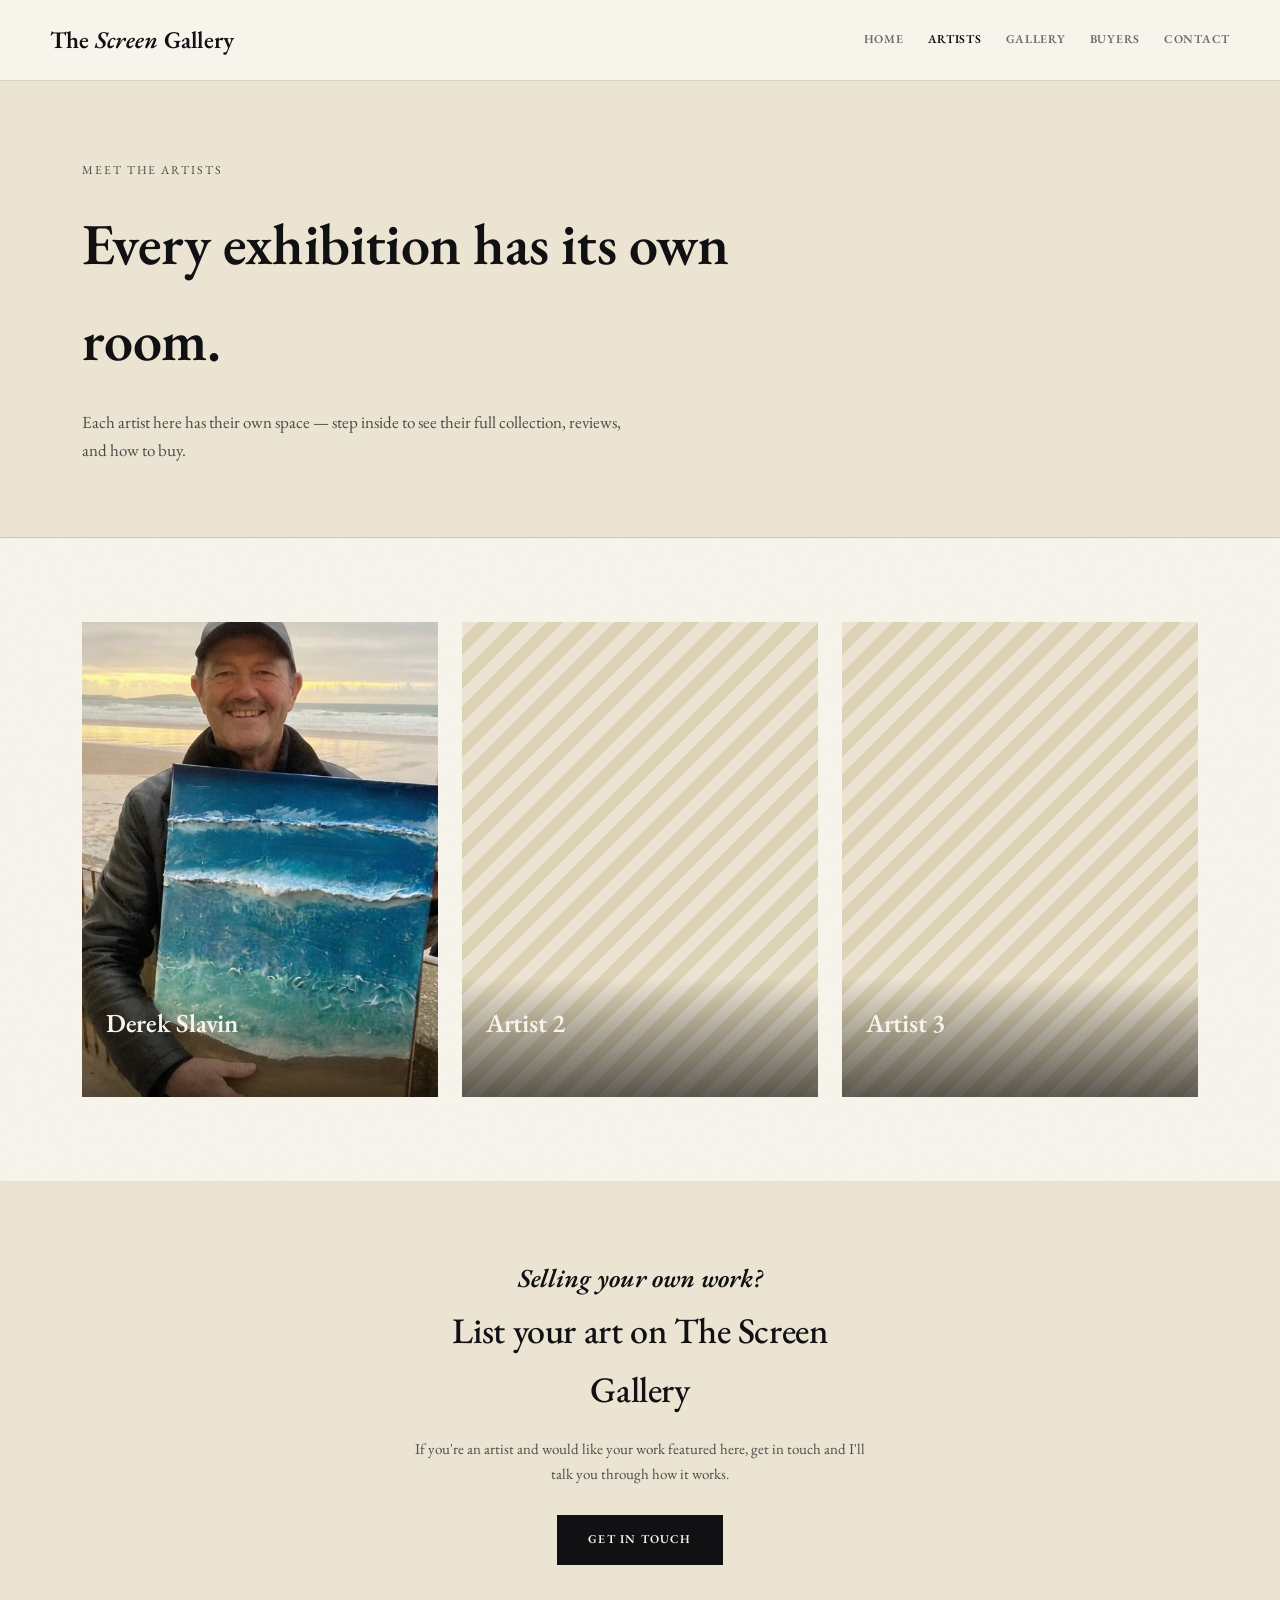
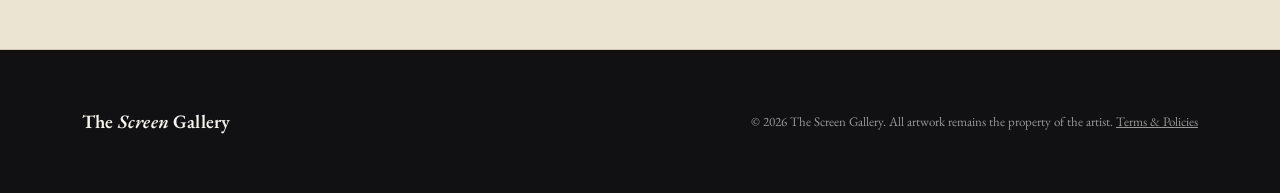
==== artists.html @ 255e048a "Implement door transition for exhibit navigation Added door transition effect for navigation links." ====
<!DOCTYPE html>
<html lang="en">
<head>
<meta charset="UTF-8">
<meta name="viewport" content="width=device-width, initial-scale=1.0">
<title>Artists — The Screen Gallery</title>
<link rel="preconnect" href="https://fonts.googleapis.com">
<link href="https://fonts.googleapis.com/css2?family=EB+Garamond:ital,wght@0,400;0,500;0,600;0,700;1,400;1,500;1,600&display=swap" rel="stylesheet">
<link rel="stylesheet" href="style.css">
</head>
<body>

<header>
  <div class="container nav">
    <div class="brand">The <em>Screen</em> Gallery</div>
    <nav class="links">
      <a href="index.html">Home</a>
      <a href="artists.html" class="current">Artists</a>
      <a href="gallery.html">Gallery</a>
      <a href="buyers.html">Buyers</a>
      <a href="contact.html">Contact</a>
    </nav>
  </div>
</header>

<section class="page-hero">
  <div class="container">
    <span class="eyebrow">Meet the artists</span>
    <h1>Every exhibition has its own room.</h1>
    <p class="lede">Each artist here has their own space — step inside to see their full collection, reviews, and how to buy.</p>
  </div>
</section>

<section class="featured">
  <div class="container">
    <div class="exhibit-grid">

      <a class="exhibit-card door-nav" href="artists/derek-slavin.html">
        <div class="exhibit-art"><img src="IMG_5386.jpeg" alt="Derek Slavin"></div>
        <div class="exhibit-info">
          <h3>Derek Slavin</h3>
          <span class="exhibit-enter">Enter exhibition &rarr;</span>
        </div>
      </a>

      <a class="exhibit-card door-nav" href="artists/artist-2.html">
        <div class="exhibit-art"></div>
        <div class="exhibit-info">
          <h3>Artist 2</h3>
          <span class="exhibit-enter">Enter exhibition &rarr;</span>
        </div>
      </a>

      <a class="exhibit-card door-nav" href="artists/artist-3.html">
        <div class="exhibit-art"></div>
        <div class="exhibit-info">
          <h3>Artist 3</h3>
          <span class="exhibit-enter">Enter exhibition &rarr;</span>
        </div>
      </a>

    </div>
  </div>
</section>

<section class="for-artists" id="for-artists">
  <div class="container for-artists-inner">
    <span class="script for-artists-script">Selling your own work?</span>
    <h2>List your art on The Screen Gallery</h2>
    <p>If you're an artist and would like your work featured here, get in touch and I'll talk you through how it works.</p>
    <a class="btn" href="contact.html">Get in touch</a>
  </div>
</section>

<footer>
  <div class="container footer-grid">
    <div class="brand">The <em>Screen</em> Gallery</div>
    <p>&copy; 2026 The Screen Gallery. All artwork remains the property of the artist. <a href="terms.html" style="text-decoration:underline; color:inherit;">Terms & Policies</a></p>
  </div>
</footer>

<div class="door-transition" id="doorTransition">
  <div class="leaf left"></div>
  <div class="leaf right"></div>
</div>

<script>
  // ---- Door transition: closes, then navigates into the exhibition ------
  (function initDoorNav(){
    const overlay = document.getElementById('doorTransition');
    if (!overlay) return;
    document.querySelectorAll('.door-nav').forEach(link => {
      link.addEventListener('click', (e) => {
        e.preventDefault();
        const href = link.getAttribute('href');
        overlay.classList.add('closed');
        setTimeout(() => { window.location.href = href; }, 620);
      });
    });
  })();
</script>

</body>
</html>
---- style.css ----
:root{
  --ink: #111114;
  --mid: #4a4a4a;
  --line: rgba(17,17,20,0.14);
  --linen: #f7f4ec;
  --sand: #ece4d2;
  --radius: 0px;
}
*{box-sizing:border-box;}
html{scroll-behavior:smooth;}
body{
  margin:0;
  background:var(--linen);
  color:var(--ink);
  font-family:'EB Garamond', serif;
  font-weight:400;
  line-height:1.65;
  font-size:18px;
  background-image:url("data:image/svg+xml,%3Csvg xmlns='http://www.w3.org/2000/svg' width='140' height='140'%3E%3Cfilter id='n'%3E%3CfeTurbulence type='fractalNoise' baseFrequency='0.85' numOctaves='2'/%3E%3C/filter%3E%3Crect width='100%25' height='100%25' filter='url(%23n)' opacity='0.02'/%3E%3C/svg%3E");
}
h1,h2,h3,.display{
  font-family:'EB Garamond', serif;
  font-weight:600;
  letter-spacing:-0.01em;
  color:var(--ink);
  margin:0;
}
.script{
  font-family:'EB Garamond', serif;
  font-style:normal;
  font-weight:600;
  color:var(--ink);
  line-height:1;
}
a{color:inherit;}
img{max-width:100%; display:block;}
.container{max-width:1180px;margin:0 auto;padding:0 32px;}
@media(max-width:640px){.container{padding:0 20px;}}

/* ---------- Header ---------- */
header{
  position:sticky; top:0; z-index:50;
  background:rgba(247,244,236,0.94);
  backdrop-filter:blur(6px);
  border-bottom:1px solid var(--line);
}
.nav{
  display:flex; align-items:center; justify-content:space-between;
  padding:20px 0; flex-wrap:wrap; gap:12px 24px;
}
.brand{
  font-family:'EB Garamond', serif; font-size:clamp(20px, 5.5vw, 24px); font-weight:600;
  letter-spacing:0.01em; white-space:nowrap; color:var(--ink);
}
.brand em{font-style:italic; font-weight:600; color:var(--ink);}
nav.links{display:flex; gap:24px; font-size:12px; letter-spacing:0.06em; text-transform:uppercase; flex-wrap:wrap; font-family:'EB Garamond', serif; font-weight:600;}
nav.links a{text-decoration:none; opacity:0.6; transition:opacity .2s; white-space:nowrap; color:var(--ink);}
nav.links a:hover, nav.links a:focus-visible, nav.links a.current{opacity:1;}
@media(max-width:520px){
  .nav{justify-content:center; text-align:center;}
  .brand{width:100%; text-align:center;}
  nav.links{justify-content:center; width:100%; gap:18px;}
}

/* ---------- Buttons ---------- */
.btn{
  display:inline-block; padding:14px 30px; font-size:12px;
  letter-spacing:0.1em; text-transform:uppercase; text-decoration:none;
  border-radius:var(--radius); border:1px solid var(--ink);
  background:var(--ink); color:var(--linen); cursor:pointer;
  font-family:'EB Garamond', serif; font-weight:600; transition:transform .15s ease, background .2s, color .2s;
}
.btn:hover{background:transparent; color:var(--ink); transform:translateY(-1px);}
.btn.ghost{background:transparent; color:var(--ink); border-color:var(--ink);}
.btn.ghost:hover{background:var(--ink); color:var(--linen);}
.btn.ghost.light{border-color:var(--linen); color:var(--linen); background:transparent;}
.btn.ghost.light:hover{background:var(--linen); color:var(--ink);}
.btn.small{padding:11px 20px; font-size:11px;}

/* ---------- Welcome intro overlay ---------- */
.intro-overlay{
  position:fixed; inset:0; z-index:999; background:var(--ink);
  display:flex; align-items:center; justify-content:center;
  transition:opacity .7s ease, visibility .7s ease;
  perspective:1800px; overflow:hidden;
}
.intro-overlay.hide{opacity:0; visibility:hidden; pointer-events:none;}
.door-leaf{
  position:absolute; top:0; bottom:0; width:50%; z-index:3;
  background:
    linear-gradient(90deg, rgba(255,255,255,0.03) 0%, rgba(255,255,255,0) 6%, rgba(255,255,255,0) 94%, rgba(255,255,255,0.03) 100%),
    var(--ink);
  transition:transform 1.05s cubic-bezier(.76,0,.24,1);
  transform-style:preserve-3d;
}
.door-left{left:0; border-right:1px solid rgba(247,244,236,0.08); transform-origin:left center; box-shadow:inset -18px 0 36px rgba(0,0,0,0.35);}
.door-right{right:0; border-left:1px solid rgba(247,244,236,0.08); transform-origin:right center; box-shadow:inset 18px 0 36px rgba(0,0,0,0.35);}
.door-handle-mark{
  position:absolute; top:50%; width:5px; height:46px; border-radius:3px;
  background:var(--brass, #ab8a53); opacity:0.8; transform:translateY(-50%);
}
.door-left .door-handle-mark{right:22px;}
.door-right .door-handle-mark{left:22px;}
.intro-overlay.opening .door-left{transform:translateX(-100%) rotateY(-22deg);}
.intro-overlay.opening .door-right{transform:translateX(100%) rotateY(22deg);}
.intro-overlay.opening .intro-content{opacity:0; transform:scale(0.97); transition:opacity .5s ease, transform .5s ease;}
.intro-noise{
  position:absolute; inset:0; opacity:0.05; mix-blend-mode:overlay; pointer-events:none; z-index:1;
  background-image:url("data:image/svg+xml,%3Csvg xmlns='http://www.w3.org/2000/svg' width='120' height='120'%3E%3Cfilter id='n'%3E%3CfeTurbulence type='fractalNoise' baseFrequency='0.9' numOctaves='2'/%3E%3C/filter%3E%3Crect width='100%25' height='100%25' filter='url(%23n)'/%3E%3C/svg%3E");
}
.intro-content{position:relative; z-index:4; text-align:center; padding:24px; transition:opacity .4s ease, transform .4s ease;}
.intro-eyebrow{display:block; color:var(--linen); opacity:0.7; font-size:13px; letter-spacing:0.2em; text-transform:uppercase; margin-bottom:18px;}
.intro-brand{color:var(--linen); font-size:clamp(34px,7vw,60px); margin-bottom:14px;}
.intro-tag{color:var(--linen); opacity:0.75; font-style:italic; font-size:18px; margin-bottom:34px;}

/* ---------- About Us (top of homepage, scroll-reveal) ---------- */
.about-us{padding:96px 0 84px; border-bottom:1px solid var(--line);}
.about-us-inner{max-width:760px;}
.about-us .eyebrow-sm{margin-bottom:14px;}
.about-us h1{font-size:clamp(32px,5.5vw,52px); margin-bottom:28px;}
.reveal{opacity:0; transform:translateY(22px); transition:opacity .8s ease, transform .8s ease;}
.reveal.in-view{opacity:1; transform:translateY(0);}
.reveal:nth-child(2){transition-delay:.12s;}
.reveal:nth-child(3){transition-delay:.24s;}
.reveal:nth-child(4){transition-delay:.36s;}
.about-us p{font-size:19px; color:var(--mid); margin-bottom:20px; max-width:680px;}
.about-us-stats{display:flex; gap:40px; margin-top:36px; flex-wrap:wrap;}
.about-stat{cursor:default;}
.about-stat .num{font-size:40px; font-weight:600; transition:letter-spacing .3s;}
.about-stat:hover .num{letter-spacing:0.03em;}
.about-stat .label{font-size:12px; letter-spacing:0.1em; text-transform:uppercase; color:var(--mid); margin-top:4px; display:block;}

.about-tabs{display:flex; gap:8px; margin-top:36px; border-bottom:1px solid var(--line); flex-wrap:wrap;}
.about-tab{
  background:none; border:none; cursor:pointer; padding:12px 4px; margin-right:20px;
  font-family:'EB Garamond', serif; font-size:15px; color:var(--mid);
  border-bottom:2px solid transparent; transition:color .2s, border-color .2s;
}
.about-tab.active{color:var(--ink); border-bottom-color:var(--ink);}
.about-panels{margin-top:28px; min-height:110px;}
.about-panel{display:none; color:var(--mid); font-size:17px; line-height:1.75; max-width:680px;}
.about-panel.active{display:block; animation:fadeIn .4s ease;}
@keyframes fadeIn{from{opacity:0; transform:translateY(6px);} to{opacity:1; transform:translateY(0);}}

.about-links{display:grid; grid-template-columns:repeat(3,1fr); gap:20px; margin-top:44px;}
@media(max-width:700px){.about-links{grid-template-columns:1fr;}}
.about-link-card{
  display:block; text-decoration:none; color:inherit; border-top:1px solid var(--line);
  padding-top:16px; transition:opacity .2s;
}
.about-link-card:hover{opacity:0.7;}
.about-link-card .num{font-family:'EB Garamond'; font-size:26px; font-weight:600; display:block;}
.about-link-card p{color:var(--mid); font-size:14px; margin:6px 0 10px;}
.about-link-card .go{font-size:12px; letter-spacing:0.08em; text-transform:uppercase; text-decoration:underline;}

/* ---------- Look strip (side-by-side photo row, homepage) ---------- */
.look-strip{padding:76px 0 84px; border-bottom:1px solid var(--line);}
.look-row{
  display:flex; gap:16px; overflow-x:auto; padding:6px 32px 14px;
  scroll-snap-type:x proximity; -webkit-overflow-scrolling:touch;
}
.look-row::-webkit-scrollbar{display:none;}
.look-item{
  flex:0 0 auto; scroll-snap-align:start; display:block;
  border-radius:20px; overflow:hidden; width:64vw; max-width:300px;
}
.look-item:nth-child(2n){margin-top:26px;}
.look-art{
  width:100%; aspect-ratio:3/4;
  background:repeating-linear-gradient(135deg, var(--sand), var(--sand) 10px, #ddd2b6 10px, #ddd2b6 20px);
  transition:transform .4s ease;
}
.look-art img{width:100%; height:100%; object-fit:cover;}
.look-item:hover .look-art{transform:scale(1.03);}
@media(min-width:900px){.look-item{width:250px;}}

/* ---------- Page hero (used on inner pages) ---------- */
.page-hero{padding:80px 0 56px; border-bottom:1px solid var(--line); background:var(--sand);}
.page-hero .eyebrow{font-size:12px; letter-spacing:0.16em; text-transform:uppercase; color:var(--mid); margin-bottom:16px; display:block;}
.page-hero h1{font-size:clamp(36px,6vw,58px); max-width:760px;}
.page-hero p.lede{max-width:560px; margin-top:20px; font-size:17px; color:var(--mid);}

/* ---------- Paint-swipe hero (homepage) ---------- */
.paint-hero{
  position:relative; width:100%; height:48vh; min-height:360px; max-height:480px;
  overflow:hidden; background:var(--ink); touch-action:pan-y; cursor:grab; user-select:none;
}
.paint-hero.is-dragging{cursor:grabbing;}
.paint-noise{
  position:absolute; inset:0; pointer-events:none; opacity:0.05; z-index:5; mix-blend-mode:overlay;
  background-image:url("data:image/svg+xml,%3Csvg xmlns='http://www.w3.org/2000/svg' width='120' height='120'%3E%3Cfilter id='n'%3E%3CfeTurbulence type='fractalNoise' baseFrequency='0.9' numOctaves='2' stitchTiles='stitch'/%3E%3C/filter%3E%3Crect width='100%25' height='100%25' filter='url(%23n)'/%3E%3C/svg%3E");
}
.paint-slide{position:absolute; inset:0; z-index:1;}
.paint-slide-next{z-index:2; transform:translateX(-100%);}
.paint-slide-art{position:absolute; inset:0; clip-path:url(#brushClip);}
.paint-slide-art img{width:100%; height:100%; object-fit:cover;}
.paint-overlay{
  position:absolute; inset:0; z-index:6; display:flex; align-items:flex-end; pointer-events:none;
  background:linear-gradient(180deg, rgba(0,0,0,0) 40%, rgba(0,0,0,0.6) 100%);
}
.paint-overlay-inner{width:100%; padding-bottom:32px; pointer-events:auto;}
.paint-eyebrow{font-size:11px; letter-spacing:0.16em; text-transform:uppercase; color:var(--linen); opacity:0.8; display:block; margin-bottom:8px;}
.paint-name{font-family:'EB Garamond', serif; font-weight:600; color:var(--linen); font-size:clamp(26px, 4.5vw, 46px); line-height:1; margin:0;}
.paint-tag{color:var(--linen); opacity:0.85; font-size:13px; margin:8px 0 14px;}
.paint-link{color:var(--linen); text-decoration:none; font-size:12px; letter-spacing:0.08em; text-transform:uppercase; border-bottom:1px solid var(--linen); padding-bottom:3px;}
.paint-dots{position:absolute; bottom:16px; right:24px; z-index:7; display:flex; gap:8px; cursor:pointer;}
.paint-dot{width:6px; height:6px; border-radius:50%; background:rgba(247,244,236,0.4); transition:background .2s, transform .2s;}
.paint-dot.active{background:var(--linen); transform:scale(1.3);}
.swipe-hint{position:absolute; top:16px; right:24px; z-index:7; color:var(--linen); font-size:11px; letter-spacing:0.1em; text-transform:uppercase; opacity:0.85; transition:opacity .4s;}
.swipe-hint.hidden{opacity:0; pointer-events:none;}
@media(max-width:640px){
  .paint-hero{height:42vh; min-height:320px;}
  .swipe-hint{top:auto; bottom:16px; left:16px; right:auto;}
  .paint-dots{bottom:16px; right:16px;}
}

/* ---------- Section scaffolding ---------- */
.section-head{display:flex; justify-content:space-between; align-items:flex-end; margin-bottom:48px; gap:20px; flex-wrap:wrap;}
.section-head h2{font-size:clamp(28px,4vw,42px); font-weight:500;}
.section-head p{color:var(--mid); max-width:360px; margin:0;}
.eyebrow-sm{font-size:12px; letter-spacing:0.16em; text-transform:uppercase; color:var(--mid); display:block; margin-bottom:10px;}

/* ---------- Why / about stats ---------- */
.why{padding:84px 0; border-bottom:1px solid var(--line);}
.why-grid{display:grid; grid-template-columns: 1fr 1.4fr; gap:64px; align-items:start;}
@media(max-width:800px){.why-grid{grid-template-columns:1fr; gap:32px;}}
.why h2{font-size:clamp(28px,4vw,40px); max-width:400px; font-weight:500;}
.why-stats{display:flex; flex-direction:column; gap:28px;}
.stat{border-top:1px solid var(--line); padding-top:16px;}
.stat .num{font-family:'EB Garamond'; font-size:36px; color:var(--ink); font-weight:600;}
.stat p{margin:6px 0 0; color:var(--mid); font-size:15px; max-width:420px;}
.why-copy p{color:var(--mid); font-size:16px; max-width:560px;}

/* ---------- Featured exhibition cards (Artists page) ---------- */
.featured{padding:84px 0;}
.exhibit-grid{display:grid; grid-template-columns:repeat(3,1fr); gap:24px;}
@media(max-width:900px){.exhibit-grid{grid-template-columns:1fr;}}
.exhibit-card{position:relative; display:block; aspect-ratio:3/4; overflow:hidden; text-decoration:none; color:inherit;
  background:var(--sand);}
.exhibit-art{position:absolute; inset:0;
  background:repeating-linear-gradient(135deg, var(--sand), var(--sand) 12px, #ddd2b6 12px, #ddd2b6 24px);
  transition:transform .6s cubic-bezier(.22,.61,.36,1);}
.exhibit-art img{width:100%; height:100%; object-fit:cover;}
.exhibit-card:hover .exhibit-art{transform:scale(1.06);}
.exhibit-info{position:absolute; left:0; right:0; bottom:0; padding:24px;
  background:linear-gradient(180deg, rgba(0,0,0,0) 0%, rgba(0,0,0,0.6) 100%);}
.exhibit-info h3{color:var(--linen); font-size:26px;}
.exhibit-enter{display:block; margin-top:8px; font-size:12px; letter-spacing:0.08em; text-transform:uppercase;
  color:var(--linen); opacity:0; transform:translateY(6px); transition:opacity .3s, transform .3s;}
.exhibit-card:hover .exhibit-enter{opacity:0.9; transform:translateY(0);}

/* ---------- Gallery grid (Gallery page, with enquire) ---------- */
.gallery-grid{display:grid; grid-template-columns:repeat(4,1fr); grid-auto-rows:200px; gap:20px;}
@media(max-width:900px){.gallery-grid{grid-template-columns:repeat(2,1fr);}}
@media(max-width:560px){.gallery-grid{grid-template-columns:1fr; grid-auto-rows:240px;}}
.gallery-piece{position:relative; overflow:hidden; grid-column:span 1; grid-row:span 1; background:var(--linen); border:1px solid var(--line); display:flex; flex-direction:column;}
.gallery-piece.span-2{grid-column:span 2;}
.gallery-piece.tall{grid-row:span 2;}
@media(max-width:560px){.gallery-piece.span-2,.gallery-piece.tall{grid-column:span 1; grid-row:span 1;}}
.gallery-art{flex:1; position:relative;
  background:repeating-linear-gradient(135deg, var(--sand), var(--sand) 10px, #ddd2b6 10px, #ddd2b6 20px);}
.gallery-info{padding:14px 16px; border-top:1px solid var(--line); background:var(--linen);}
.gallery-info h4{font-family:'EB Garamond'; font-size:17px; font-weight:600;}
.gallery-info .by{font-size:12px; color:var(--mid); text-transform:uppercase; letter-spacing:0.05em; margin-top:2px;}
.gallery-info .price{font-size:13px; color:var(--mid); margin-top:6px;}
.gallery-info .btn{margin-top:10px; width:100%; text-align:center;}

/* ---------- Buyers page: how it works ---------- */
.how{padding:84px 0; border-bottom:1px solid var(--line);}
.how-grid{display:grid; grid-template-columns:repeat(3,1fr); gap:40px;}
@media(max-width:800px){.how-grid{grid-template-columns:1fr;}}
.how-step .mark{font-family:'EB Garamond'; font-style:italic; color:var(--ink); font-size:26px; font-weight:600;}
.how-step h3{margin-top:10px; font-size:20px;}
.how-step p{color:var(--mid); font-size:15px; margin-top:8px;}

/* ---------- For Artists ---------- */
.for-artists{padding:84px 0; border-bottom:1px solid var(--line); background:var(--sand);}
.for-artists-inner{text-align:center; max-width:520px; margin:0 auto;}
.for-artists-script{display:block; font-size:26px; margin-bottom:10px; font-style:italic;}
.for-artists-inner h2{font-size:clamp(26px,4vw,36px); font-weight:500;}
.for-artists-inner p{color:var(--mid); margin:18px 0 28px; font-size:15px;}

/* ---------- Contact page ---------- */
.contact-wrap{padding:84px 0; display:grid; grid-template-columns:1fr 1fr; gap:64px;}
@media(max-width:800px){.contact-wrap{grid-template-columns:1fr; gap:36px;}}
.contact-card{border:1px solid var(--line); padding:32px; background:var(--sand);}
.contact-card h3{font-size:22px; margin-bottom:10px;}
.contact-card p{color:var(--mid); font-size:15px; margin-bottom:20px;}

/* ---------- Artist detail page (standalone page) ---------- */
.detail-topbar{padding:24px 0 0;}
.back{font-size:13px; text-transform:uppercase; letter-spacing:0.05em; color:var(--mid); text-decoration:none; display:inline-block;}

.detail-hero{
  position:relative; width:100%; height:56vw; min-height:340px; max-height:560px;
  margin-top:20px;
  background:var(--sand);
  overflow:hidden;
}
.detail-hero-img{position:absolute; inset:0; width:100%; height:100%; object-fit:cover; object-position:center 30%;}
.detail-hero-overlay{position:absolute; inset:0; background:linear-gradient(180deg, rgba(0,0,0,0.05) 0%, rgba(0,0,0,0.45) 100%);}
.detail-hero-content{position:absolute; inset:0; padding:36px; display:flex; flex-direction:column; align-items:flex-end; justify-content:space-between; text-align:right;}
.detail-hero-name{font-size:clamp(42px, 7vw, 80px); color:var(--linen); line-height:1; text-shadow:0 2px 18px rgba(0,0,0,0.35);}
.detail-hero-tag{color:var(--linen); font-size:12px; letter-spacing:0.12em; text-transform:uppercase; opacity:0.9; margin-top:8px;}

.detail-intro{max-width:680px; margin:0 auto; padding:60px 32px 68px; text-align:left;}
.detail-intro-name{font-size:clamp(32px,5vw,44px); display:block; margin-bottom:16px; text-align:center; font-style:italic;}
.detail-intro-quote{color:var(--mid); font-size:18px; line-height:1.8;}
.detail-intro-quote p{margin-bottom:18px;}
.detail-intro .contact-note{margin:28px auto 0; font-size:13px; color:var(--mid); border-left:2px solid var(--ink); padding-left:12px; max-width:420px; text-align:left;}

.detail-works{padding:0 0 84px;}
.work-grid{display:grid; grid-template-columns:repeat(3,1fr); gap:30px;}
@media(max-width:800px){.work-grid{grid-template-columns:repeat(2,1fr);}}
@media(max-width:520px){.work-grid{grid-template-columns:1fr;}}
.work-card{background:var(--linen); border:1px solid var(--line); padding:18px; display:flex; flex-direction:column; gap:12px;}
.work-photo{width:100%; aspect-ratio:1; background:repeating-linear-gradient(135deg, var(--sand), var(--sand) 8px, #ddd2b6 8px, #ddd2b6 16px);
  display:flex; align-items:center; justify-content:center; color:var(--mid); font-size:11px; text-transform:uppercase;}
.work-card h4{font-size:17px; font-family:'EB Garamond'; font-weight:600;}
.work-card .price{font-size:14px; color:var(--mid);}
.work-card .btn{width:100%; text-align:center;}
.work-card .btn.ghost{border-color:var(--ink); color:var(--ink); background:transparent;}
.work-card .btn.ghost:hover{background:var(--ink); color:var(--linen);}
.work-card .ask-link{display:block; text-align:center; font-size:12px; color:var(--mid); text-decoration:underline; margin-top:2px;}

.reviews{margin-top:10px;}
.review{border-top:1px solid var(--line); padding-top:14px; margin-top:14px;}
.review .stars{color:var(--ink); font-size:13px; letter-spacing:2px;}
.review p{margin:6px 0 0; font-size:15px; color:var(--mid); font-style:italic; max-width:480px;}
.review .who{margin-top:4px; font-size:12px; color:var(--mid); text-transform:uppercase; letter-spacing:0.05em; font-style:normal;}

/* ---------- Newsletter signup ---------- */
.newsletter{padding:84px 0; border-bottom:1px solid var(--line); background:var(--sand);}
.newsletter-inner{text-align:center; max-width:520px; margin:0 auto;}
.newsletter-inner h2{font-size:clamp(26px,4vw,36px); font-weight:500;}
.newsletter-inner p{color:var(--mid); margin:18px 0 28px; font-size:15px;}
.newsletter-form{display:flex; gap:10px; flex-wrap:wrap; justify-content:center;}
.newsletter-form input[type="email"]{
  flex:1; min-width:220px; padding:14px 18px; font-size:15px;
  border:1px solid var(--ink); background:var(--linen); color:var(--ink);
  font-family:'EB Garamond', serif;
}
.newsletter-form input[type="email"]:focus{outline:2px solid var(--ink); outline-offset:1px;}
@media(max-width:480px){.newsletter-form{flex-direction:column;} .newsletter-form .btn{width:100%;}}

/* ---------- Footer ---------- */
footer{padding:56px 0; background:var(--ink);}
.footer-grid{display:flex; justify-content:space-between; flex-wrap:wrap; gap:24px; align-items:center;}
footer .brand{font-size:19px; color:var(--linen);}
footer .brand em{color:var(--linen);}
footer p{color:rgba(247,244,236,0.6); font-size:13px; margin:0;}

@media (prefers-reduced-motion: reduce){
  *{transition:none !important; scroll-behavior:auto !important;}
  .reveal{opacity:1; transform:none;}
}
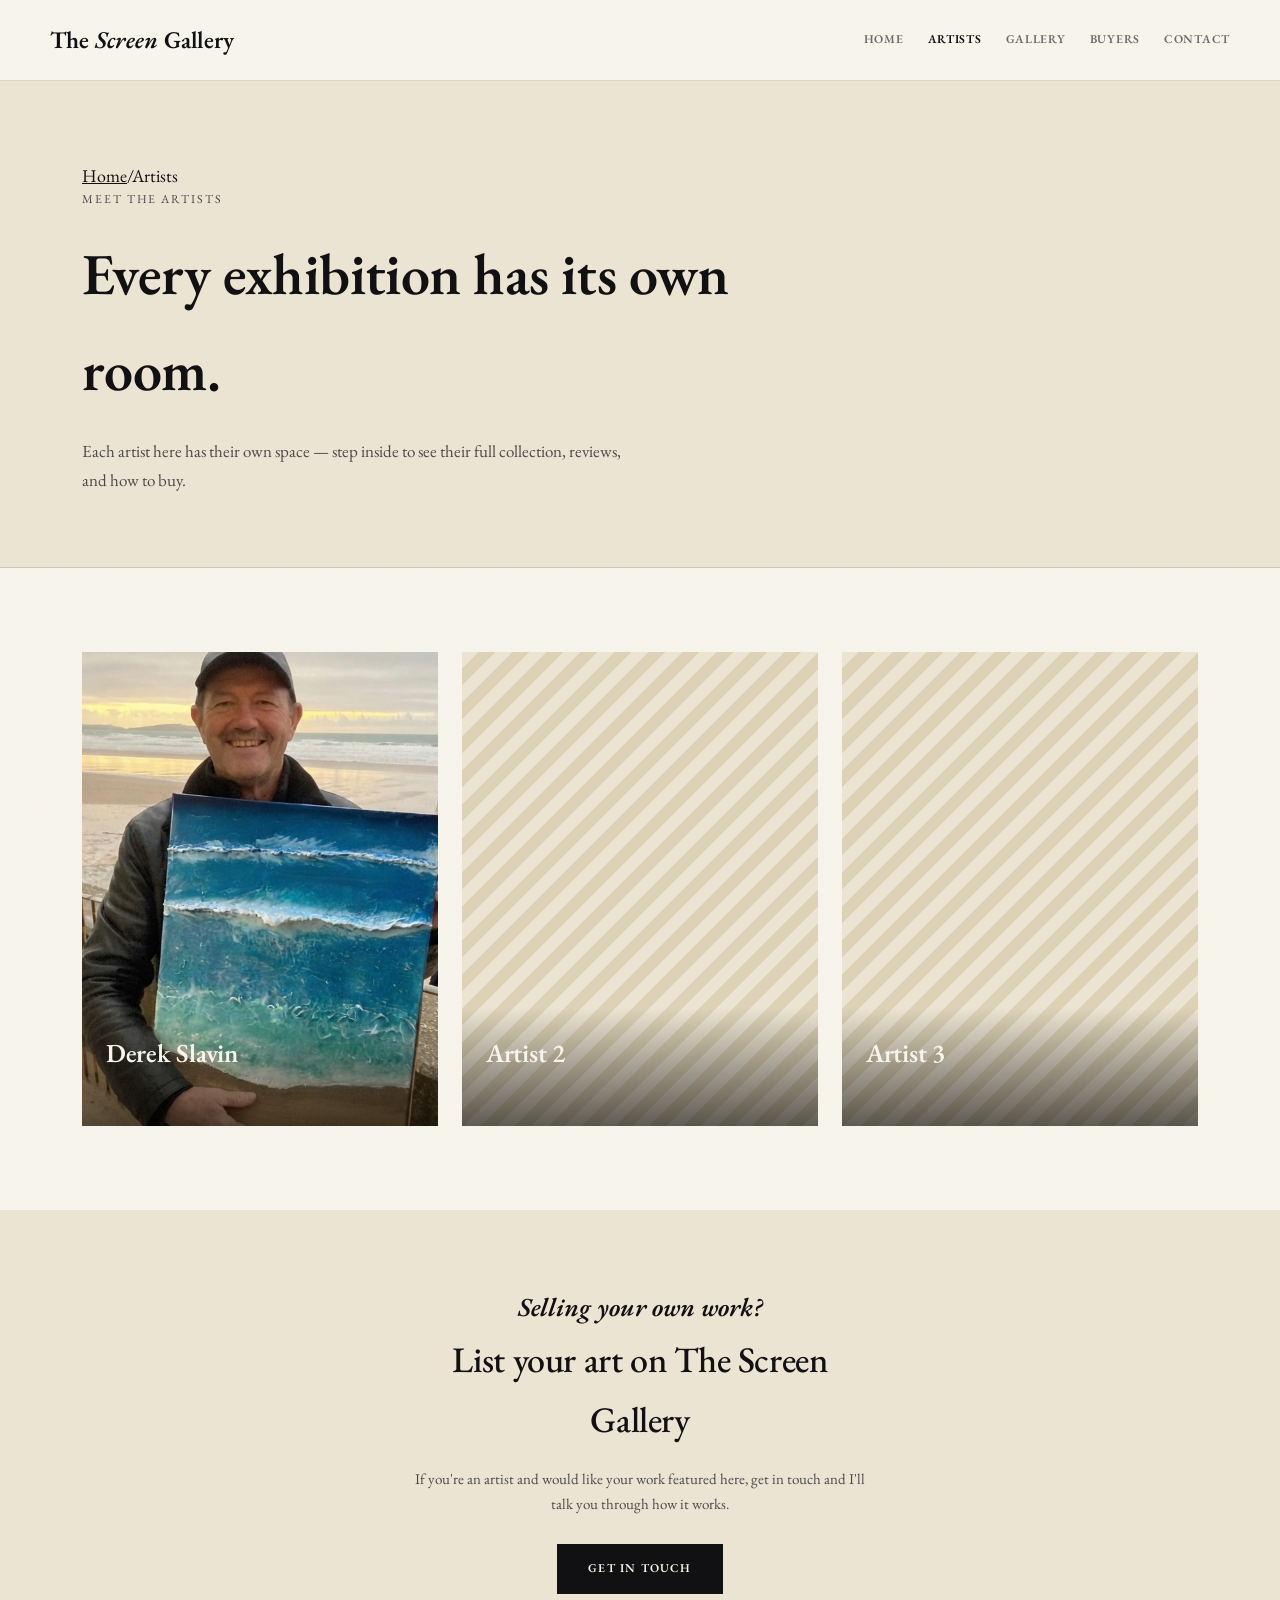
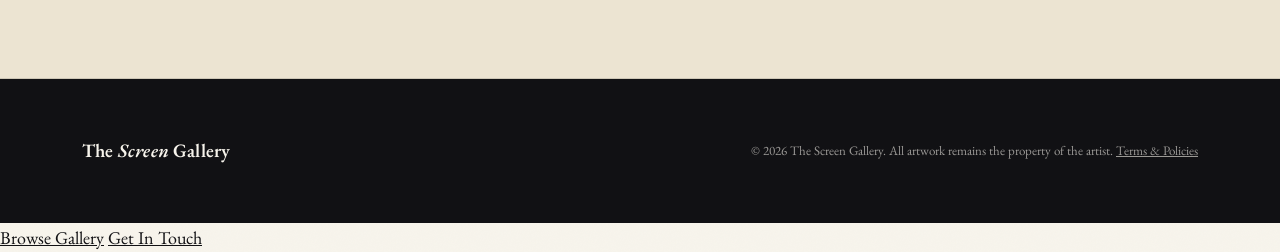
==== commit c5f9f959: "Enhance SEO and update exhibit links Added meta tags for SEO and social media sharing. Updated exhib" ====
--- a/artists.html
+++ b/artists.html
@@ -4,9 +4,24 @@
 <meta charset="UTF-8">
 <meta name="viewport" content="width=device-width, initial-scale=1.0">
 <title>Artists — The Screen Gallery</title>
+<meta name="description" content="Meet the independent artists behind The Screen Gallery. Each artist has their own exhibition page with available work and reviews.">
+<meta property="og:title" content="Artists — The Screen Gallery">
+<meta property="og:description" content="Meet the independent artists behind The Screen Gallery. Each artist has their own exhibition page with available work and reviews.">
+<meta property="og:type" content="website">
+<meta property="og:url" content="https://thescreengallery.shop/artists.html">
+<meta name="twitter:card" content="summary_large_image">
 <link rel="preconnect" href="https://fonts.googleapis.com">
 <link href="https://fonts.googleapis.com/css2?family=EB+Garamond:ital,wght@0,400;0,500;0,600;0,700;1,400;1,500;1,600&display=swap" rel="stylesheet">
 <link rel="stylesheet" href="style.css">
+
+<!-- Google Analytics — replace G-XXXXXXXXXX with your real GA4 Measurement ID -->
+<script async src="https://www.googletagmanager.com/gtag/js?id=G-XXXXXXXXXX"></script>
+<script>
+  window.dataLayer = window.dataLayer || [];
+  function gtag(){dataLayer.push(arguments);}
+  gtag('js', new Date());
+  gtag('config', 'G-XXXXXXXXXX');
+</script>
 </head>
 <body>
 
@@ -25,6 +40,7 @@
 
 <section class="page-hero">
   <div class="container">
+    <div class="breadcrumbs"><a href="index.html">Home</a><span>/</span>Artists</div>
     <span class="eyebrow">Meet the artists</span>
     <h1>Every exhibition has its own room.</h1>
     <p class="lede">Each artist here has their own space — step inside to see their full collection, reviews, and how to buy.</p>
@@ -35,7 +51,7 @@
   <div class="container">
     <div class="exhibit-grid">
 
-      <a class="exhibit-card door-nav" href="artists/derek-slavin.html">
+      <a class="exhibit-card" href="artists/derek-slavin.html">
         <div class="exhibit-art"><img src="IMG_5386.jpeg" alt="Derek Slavin"></div>
         <div class="exhibit-info">
           <h3>Derek Slavin</h3>
@@ -43,7 +59,7 @@
         </div>
       </a>
 
-      <a class="exhibit-card door-nav" href="artists/artist-2.html">
+      <a class="exhibit-card" href="artists/artist-2.html">
         <div class="exhibit-art"></div>
         <div class="exhibit-info">
           <h3>Artist 2</h3>
@@ -51,7 +67,7 @@
         </div>
       </a>
 
-      <a class="exhibit-card door-nav" href="artists/artist-3.html">
+      <a class="exhibit-card" href="artists/artist-3.html">
         <div class="exhibit-art"></div>
         <div class="exhibit-info">
           <h3>Artist 3</h3>
@@ -79,26 +95,13 @@
   </div>
 </footer>
 
-<div class="door-transition" id="doorTransition">
-  <div class="leaf left"></div>
-  <div class="leaf right"></div>
+
+
+
+<div class="sticky-cta">
+  <a href="gallery.html">Browse Gallery</a>
+  <a href="contact.html" class="primary">Get In Touch</a>
 </div>
-
-<script>
-  // ---- Door transition: closes, then navigates into the exhibition ------
-  (function initDoorNav(){
-    const overlay = document.getElementById('doorTransition');
-    if (!overlay) return;
-    document.querySelectorAll('.door-nav').forEach(link => {
-      link.addEventListener('click', (e) => {
-        e.preventDefault();
-        const href = link.getAttribute('href');
-        overlay.classList.add('closed');
-        setTimeout(() => { window.location.href = href; }, 620);
-      });
-    });
-  })();
-</script>
 
 </body>
 </html>
--- a/style.css
+++ b/style.css
@@ -76,42 +76,6 @@
 .btn.ghost.light{border-color:var(--linen); color:var(--linen); background:transparent;}
 .btn.ghost.light:hover{background:var(--linen); color:var(--ink);}
 .btn.small{padding:11px 20px; font-size:11px;}
-
-/* ---------- Welcome intro overlay ---------- */
-.intro-overlay{
-  position:fixed; inset:0; z-index:999; background:var(--ink);
-  display:flex; align-items:center; justify-content:center;
-  transition:opacity .7s ease, visibility .7s ease;
-  perspective:1800px; overflow:hidden;
-}
-.intro-overlay.hide{opacity:0; visibility:hidden; pointer-events:none;}
-.door-leaf{
-  position:absolute; top:0; bottom:0; width:50%; z-index:3;
-  background:
-    linear-gradient(90deg, rgba(255,255,255,0.03) 0%, rgba(255,255,255,0) 6%, rgba(255,255,255,0) 94%, rgba(255,255,255,0.03) 100%),
-    var(--ink);
-  transition:transform 1.05s cubic-bezier(.76,0,.24,1);
-  transform-style:preserve-3d;
-}
-.door-left{left:0; border-right:1px solid rgba(247,244,236,0.08); transform-origin:left center; box-shadow:inset -18px 0 36px rgba(0,0,0,0.35);}
-.door-right{right:0; border-left:1px solid rgba(247,244,236,0.08); transform-origin:right center; box-shadow:inset 18px 0 36px rgba(0,0,0,0.35);}
-.door-handle-mark{
-  position:absolute; top:50%; width:5px; height:46px; border-radius:3px;
-  background:var(--brass, #ab8a53); opacity:0.8; transform:translateY(-50%);
-}
-.door-left .door-handle-mark{right:22px;}
-.door-right .door-handle-mark{left:22px;}
-.intro-overlay.opening .door-left{transform:translateX(-100%) rotateY(-22deg);}
-.intro-overlay.opening .door-right{transform:translateX(100%) rotateY(22deg);}
-.intro-overlay.opening .intro-content{opacity:0; transform:scale(0.97); transition:opacity .5s ease, transform .5s ease;}
-.intro-noise{
-  position:absolute; inset:0; opacity:0.05; mix-blend-mode:overlay; pointer-events:none; z-index:1;
-  background-image:url("data:image/svg+xml,%3Csvg xmlns='http://www.w3.org/2000/svg' width='120' height='120'%3E%3Cfilter id='n'%3E%3CfeTurbulence type='fractalNoise' baseFrequency='0.9' numOctaves='2'/%3E%3C/filter%3E%3Crect width='100%25' height='100%25' filter='url(%23n)'/%3E%3C/svg%3E");
-}
-.intro-content{position:relative; z-index:4; text-align:center; padding:24px; transition:opacity .4s ease, transform .4s ease;}
-.intro-eyebrow{display:block; color:var(--linen); opacity:0.7; font-size:13px; letter-spacing:0.2em; text-transform:uppercase; margin-bottom:18px;}
-.intro-brand{color:var(--linen); font-size:clamp(34px,7vw,60px); margin-bottom:14px;}
-.intro-tag{color:var(--linen); opacity:0.75; font-style:italic; font-size:18px; margin-bottom:34px;}
 
 /* ---------- About Us (top of homepage, scroll-reveal) ---------- */
 .about-us{padding:96px 0 84px; border-bottom:1px solid var(--line);}
@@ -249,6 +213,17 @@
   color:var(--linen); opacity:0; transform:translateY(6px); transition:opacity .3s, transform .3s;}
 .exhibit-card:hover .exhibit-enter{opacity:0.9; transform:translateY(0);}
 
+/* ---------- Door transition (entering an exhibition) ---------- */
+.door-transition{
+  position:fixed; inset:0; z-index:9999; display:flex; pointer-events:none;
+}
+.door-transition .leaf{
+  flex:1; background:var(--ink); transition:transform .6s cubic-bezier(.76,0,.24,1);
+}
+.door-transition .leaf.left{transform:translateX(-100%); border-right:1px solid rgba(247,244,236,0.08);}
+.door-transition .leaf.right{transform:translateX(100%); border-left:1px solid rgba(247,244,236,0.08);}
+.door-transition.closed .leaf{transform:translateX(0%);}
+
 /* ---------- Gallery grid (Gallery page, with enquire) ---------- */
 .gallery-grid{display:grid; grid-template-columns:repeat(4,1fr); grid-auto-rows:200px; gap:20px;}
 @media(max-width:900px){.gallery-grid{grid-template-columns:repeat(2,1fr);}}
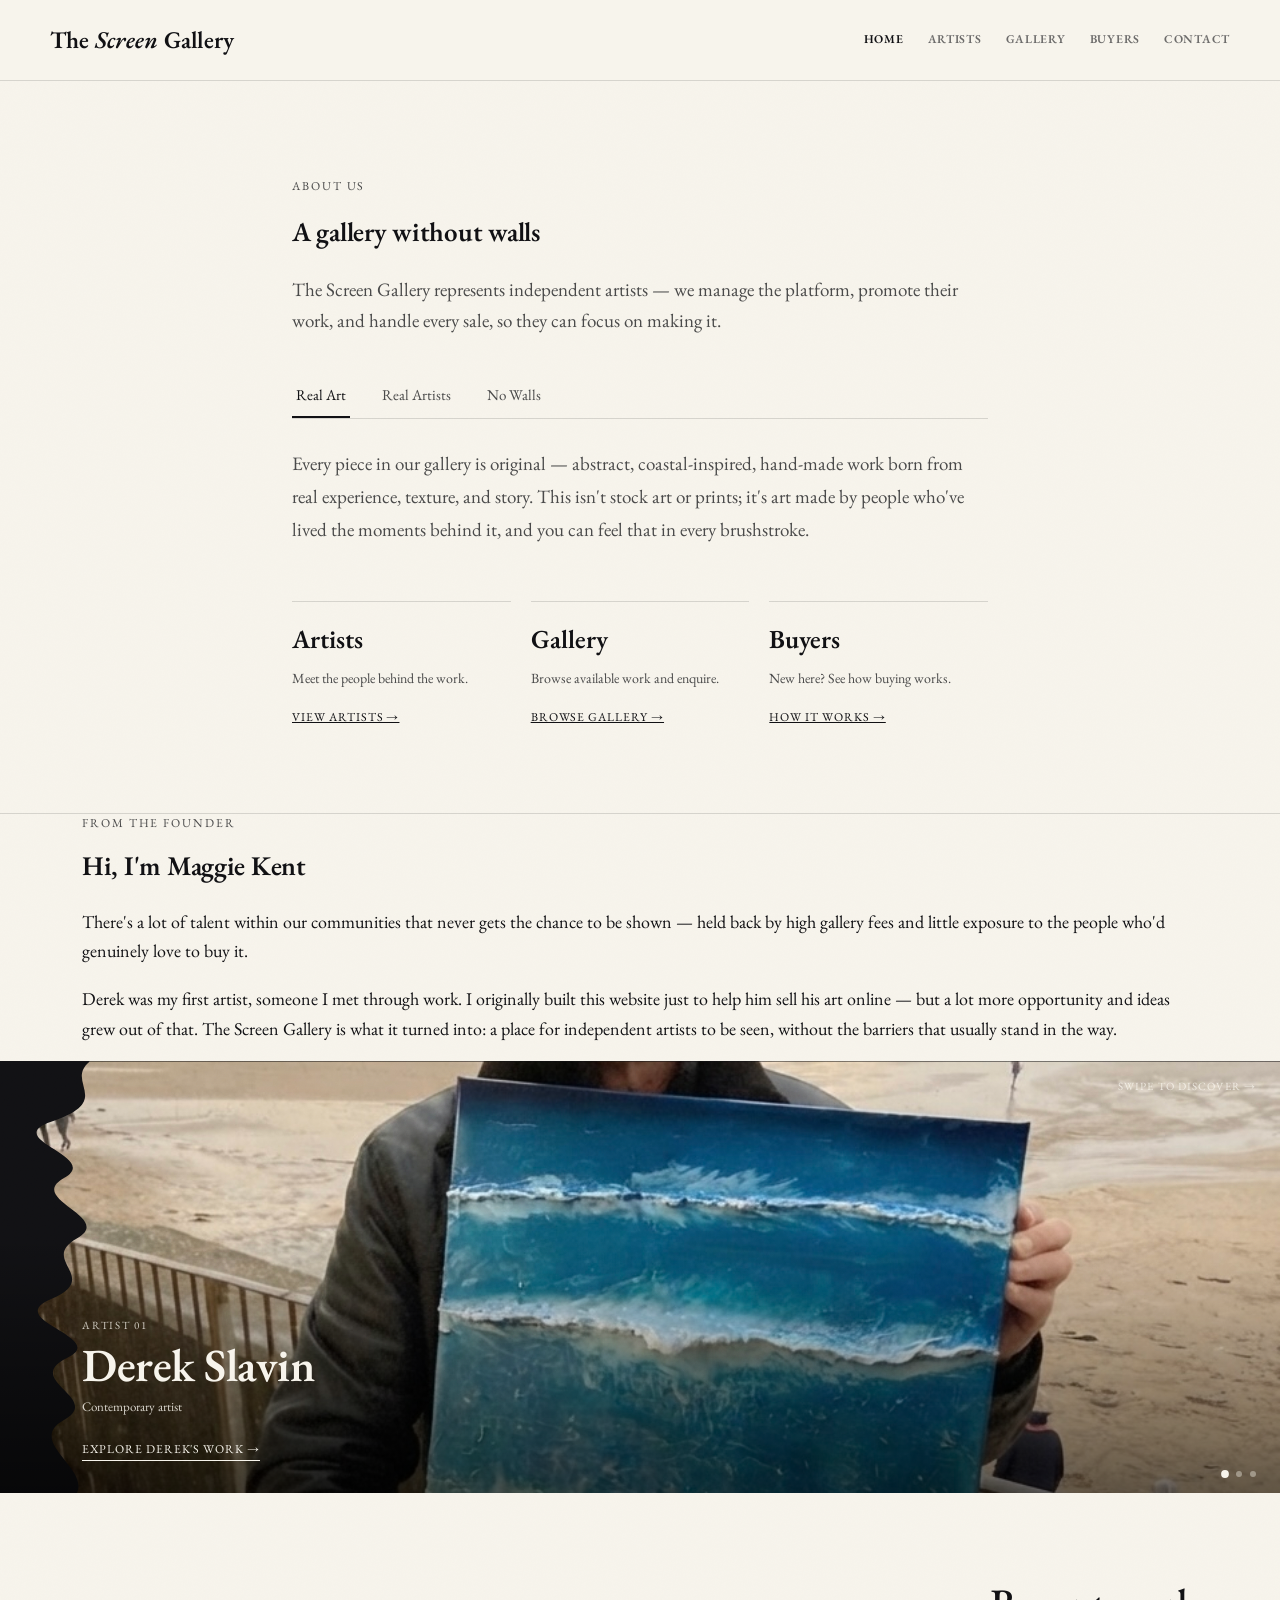
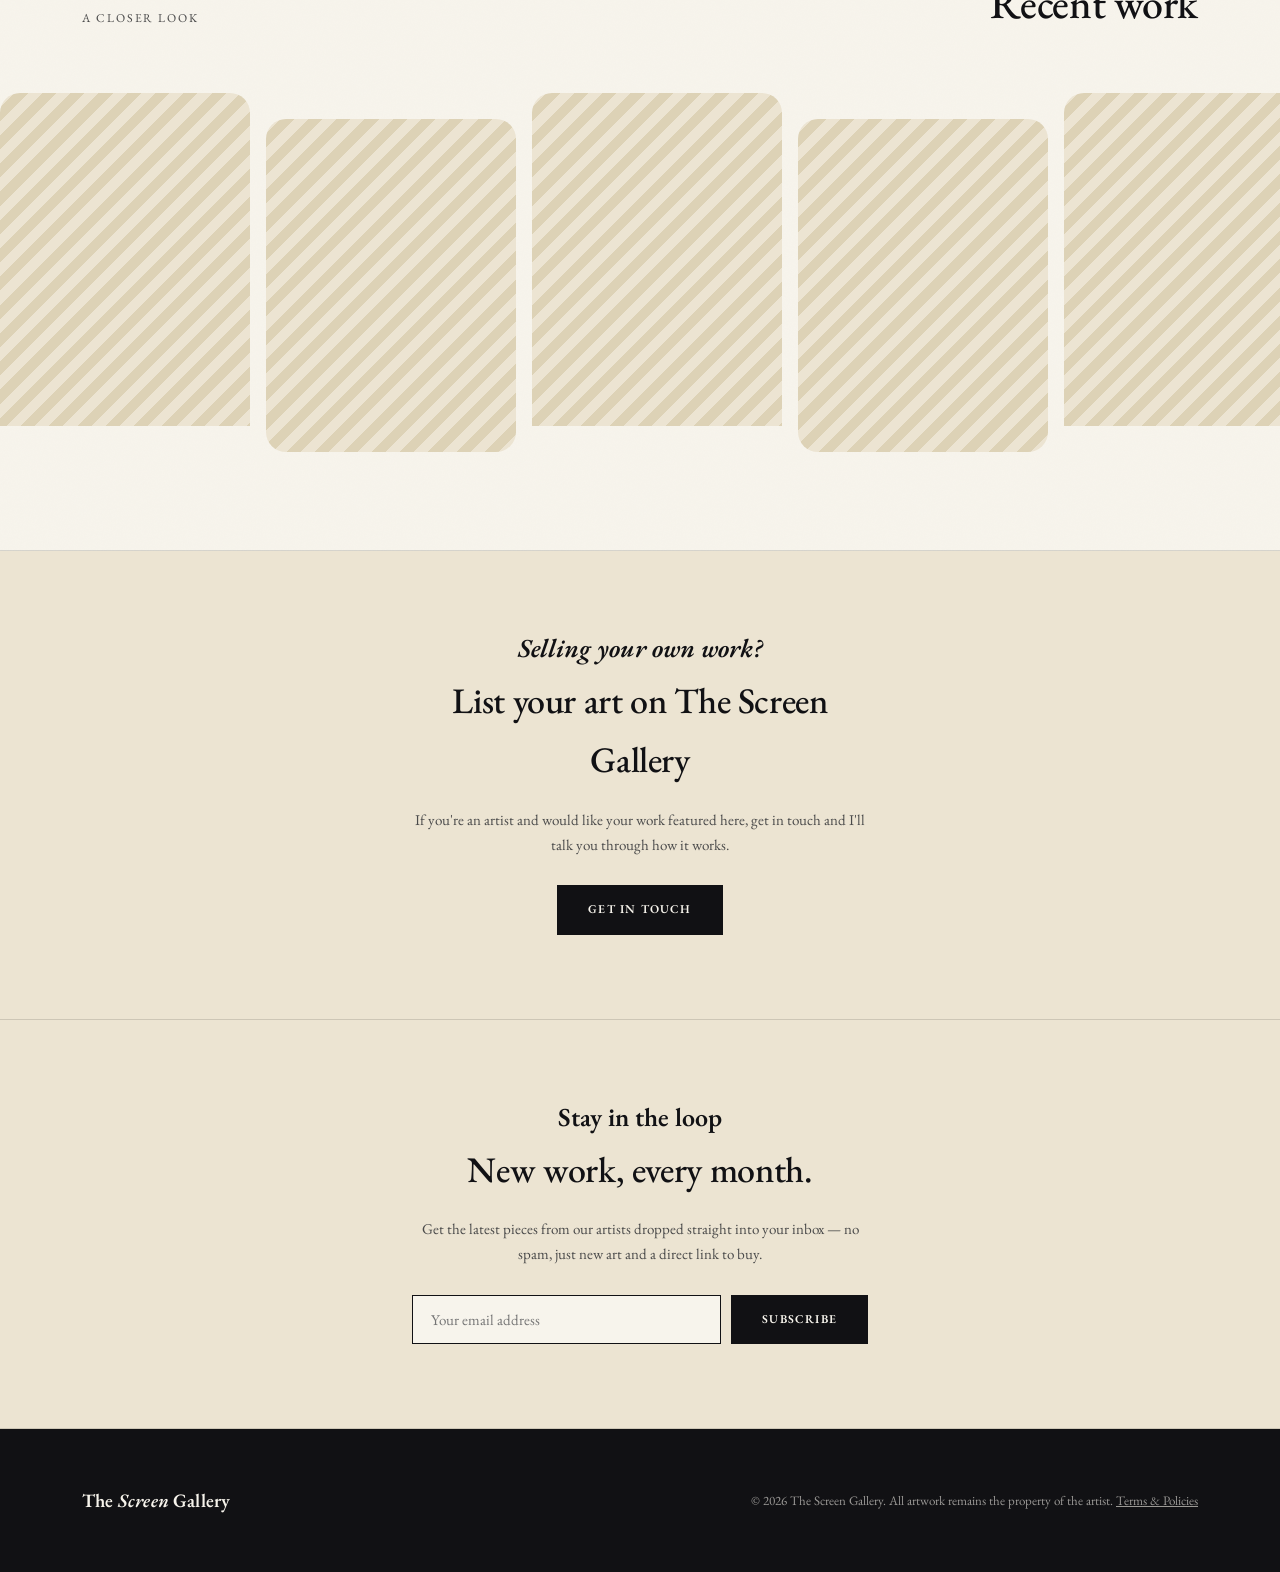
==== commit 560bf93d: "Update artists.html" ====
--- a/artists.html
+++ b/artists.html
@@ -3,12 +3,12 @@
 <head>
 <meta charset="UTF-8">
 <meta name="viewport" content="width=device-width, initial-scale=1.0">
-<title>Artists — The Screen Gallery</title>
-<meta name="description" content="Meet the independent artists behind The Screen Gallery. Each artist has their own exhibition page with available work and reviews.">
-<meta property="og:title" content="Artists — The Screen Gallery">
-<meta property="og:description" content="Meet the independent artists behind The Screen Gallery. Each artist has their own exhibition page with available work and reviews.">
+<title>The Screen Gallery</title>
+<meta name="description" content="An online gallery representing independent artists. Browse original art, meet the artists, and buy directly — no gallery walls required.">
+<meta property="og:title" content="The Screen Gallery">
+<meta property="og:description" content="An online gallery representing independent artists. Browse original art, meet the artists, and buy directly — no gallery walls required.">
 <meta property="og:type" content="website">
-<meta property="og:url" content="https://thescreengallery.shop/artists.html">
+<meta property="og:url" content="https://thescreengallery.shop/index.html">
 <meta name="twitter:card" content="summary_large_image">
 <link rel="preconnect" href="https://fonts.googleapis.com">
 <link href="https://fonts.googleapis.com/css2?family=EB+Garamond:ital,wght@0,400;0,500;0,600;0,700;1,400;1,500;1,600&display=swap" rel="stylesheet">
@@ -22,6 +22,17 @@
   gtag('js', new Date());
   gtag('config', 'G-XXXXXXXXXX');
 </script>
+
+<script type="application/ld+json">
+{
+  "@context": "https://schema.org",
+  "@type": "OnlineStore",
+  "name": "The Screen Gallery",
+  "url": "https://thescreengallery.shop",
+  "description": "An online gallery representing independent artists, selling original artwork directly to buyers.",
+  "email": "thescreengallery.shop@gmail.com"
+}
+</script>
 </head>
 <body>
 
@@ -29,8 +40,8 @@
   <div class="container nav">
     <div class="brand">The <em>Screen</em> Gallery</div>
     <nav class="links">
-      <a href="index.html">Home</a>
-      <a href="artists.html" class="current">Artists</a>
+      <a href="index.html" class="current">Home</a>
+      <a href="artists.html">Artists</a>
       <a href="gallery.html">Gallery</a>
       <a href="buyers.html">Buyers</a>
       <a href="contact.html">Contact</a>
@@ -38,44 +49,103 @@
   </div>
 </header>
 
-<section class="page-hero">
+<section class="about-us" id="about">
+  <div class="container about-us-inner">
+    <span class="eyebrow-sm reveal">About us</span>
+    <h2 class="reveal">A gallery without walls</h2>
+    <p class="about-lede reveal">The Screen Gallery represents independent artists — we manage the platform, promote their work, and handle every sale, so they can focus on making it.</p>
+
+    <div class="about-tabs reveal" id="aboutTabs">
+      <button class="about-tab active" data-tab="0">Real Art</button>
+      <button class="about-tab" data-tab="1">Real Artists</button>
+      <button class="about-tab" data-tab="2">No Walls</button>
+    </div>
+
+    <div class="about-panels">
+      <p class="about-panel active" data-panel="0">Every piece in our gallery is original — abstract, coastal-inspired, hand-made work born from real experience, texture, and story. This isn't stock art or prints; it's art made by people who've lived the moments behind it, and you can feel that in every brushstroke.</p>
+      <p class="about-panel" data-panel="1">We work with independent artists — people who've turned careers, setbacks, and lifelong passions into a body of work. The Screen Gallery helps them reach buyers they wouldn't otherwise find, handling the website, sales, and promotion, so they can focus on what they do best: creating.</p>
+      <p class="about-panel" data-panel="2">Traditional galleries come with real barriers — expensive wall space, steep commission rates, and limited visibility. The Screen Gallery removes those walls: lower costs, wider exposure, and a platform that's genuinely accessible to any independent artist ready to share their work with the world.</p>
+    </div>
+
+    <div class="about-links">
+      <a href="artists.html" class="about-link-card">
+        <span class="num">Artists</span>
+        <p>Meet the people behind the work.</p>
+        <span class="go">View artists &rarr;</span>
+      </a>
+      <a href="gallery.html" class="about-link-card">
+        <span class="num">Gallery</span>
+        <p>Browse available work and enquire.</p>
+        <span class="go">Browse gallery &rarr;</span>
+      </a>
+      <a href="buyers.html" class="about-link-card">
+        <span class="num">Buyers</span>
+        <p>New here? See how buying works.</p>
+        <span class="go">How it works &rarr;</span>
+      </a>
+    </div>
+  </div>
+</section>
+
+<section class="owner">
+  <div class="container owner-inner">
+    <div class="owner-photo"></div>
+    <div class="owner-text">
+      <span class="eyebrow-sm">From the founder</span>
+      <h2>Hi, I'm Maggie Kent</h2>
+      <p>There's a lot of talent within our communities that never gets the chance to be shown — held back by high gallery fees and little exposure to the people who'd genuinely love to buy it.</p>
+      <p>Derek was my first artist, someone I met through work. I originally built this website just to help him sell his art online — but a lot more opportunity and ideas grew out of that. The Screen Gallery is what it turned into: a place for independent artists to be seen, without the barriers that usually stand in the way.</p>
+    </div>
+  </div>
+</section>
+
+<section class="paint-hero" id="paintHero">
+  <div class="paint-noise" aria-hidden="true"></div>
+
+  <svg width="0" height="0" style="position:absolute" aria-hidden="true">
+    <defs>
+      <clipPath id="brushClip" clipPathUnits="objectBoundingBox">
+        <path d="M0.07,0 C0.05,0.05 0.09,0.09 0.04,0.14 C0,0.18 0.08,0.22 0.05,0.27
+                 C0.02,0.32 0.09,0.36 0.06,0.41 C0.03,0.46 0.08,0.5 0.04,0.55
+                 C0,0.6 0.09,0.64 0.05,0.69 C0.02,0.74 0.08,0.78 0.05,0.83
+                 C0.02,0.88 0.07,0.94 0.06,1 L1,1 L1,0 Z"/>
+      </clipPath>
+    </defs>
+  </svg>
+
+  <div class="paint-slide" data-slide="0">
+    <div class="paint-slide-art"></div>
+  </div>
+  <div class="paint-slide paint-slide-next" data-slide="1">
+    <div class="paint-slide-art"></div>
+  </div>
+
+  <div class="paint-overlay">
+    <div class="container paint-overlay-inner">
+      <span class="paint-eyebrow" id="paintEyebrow">Artist 01</span>
+      <h1 class="paint-name" id="paintName">Derek Slavin</h1>
+      <p class="paint-tag" id="paintTag">Contemporary artist</p>
+      <a class="paint-link" id="paintLink" href="artists/derek-slavin.html">Explore Derek's work &rarr;</a>
+    </div>
+  </div>
+
+  <div class="paint-dots" id="paintDots"></div>
+  <span class="swipe-hint" id="swipeHint">Swipe to discover &rarr;</span>
+</section>
+
+<section class="look-strip">
   <div class="container">
-    <div class="breadcrumbs"><a href="index.html">Home</a><span>/</span>Artists</div>
-    <span class="eyebrow">Meet the artists</span>
-    <h1>Every exhibition has its own room.</h1>
-    <p class="lede">Each artist here has their own space — step inside to see their full collection, reviews, and how to buy.</p>
-  </div>
-</section>
-
-<section class="featured">
-  <div class="container">
-    <div class="exhibit-grid">
-
-      <a class="exhibit-card" href="artists/derek-slavin.html">
-        <div class="exhibit-art"><img src="IMG_5386.jpeg" alt="Derek Slavin"></div>
-        <div class="exhibit-info">
-          <h3>Derek Slavin</h3>
-          <span class="exhibit-enter">Enter exhibition &rarr;</span>
-        </div>
-      </a>
-
-      <a class="exhibit-card" href="artists/artist-2.html">
-        <div class="exhibit-art"></div>
-        <div class="exhibit-info">
-          <h3>Artist 2</h3>
-          <span class="exhibit-enter">Enter exhibition &rarr;</span>
-        </div>
-      </a>
-
-      <a class="exhibit-card" href="artists/artist-3.html">
-        <div class="exhibit-art"></div>
-        <div class="exhibit-info">
-          <h3>Artist 3</h3>
-          <span class="exhibit-enter">Enter exhibition &rarr;</span>
-        </div>
-      </a>
-
-    </div>
+    <div class="section-head">
+      <span class="eyebrow-sm">A closer look</span>
+      <h2>Recent work</h2>
+    </div>
+  </div>
+  <div class="look-row">
+    <a class="look-item" href="gallery.html"><div class="look-art"></div></a>
+    <a class="look-item" href="gallery.html"><div class="look-art"></div></a>
+    <a class="look-item" href="gallery.html"><div class="look-art"></div></a>
+    <a class="look-item" href="gallery.html"><div class="look-art"></div></a>
+    <a class="look-item" href="gallery.html"><div class="look-art"></div></a>
   </div>
 </section>
 
@@ -88,6 +158,33 @@
   </div>
 </section>
 
+<section class="newsletter">
+  <div class="container newsletter-inner">
+    <span class="script" style="font-size:26px; display:block; margin-bottom:10px;">Stay in the loop</span>
+    <h2>New work, every month.</h2>
+    <p>Get the latest pieces from our artists dropped straight into your inbox — no spam, just new art and a direct link to buy.</p>
+
+    <!--
+      HOW TO CONNECT THIS FORM TO MAILCHIMP:
+      1. Create a free account at mailchimp.com and set up an Audience.
+      2. In Mailchimp, go to Audience > Signup forms > Embedded forms.
+      3. Copy the "action" URL from the <form> tag they give you
+         (it looks like: https://yourname.usXX.list-manage.com/subscribe/post?u=XXXX&id=XXXX)
+      4. Paste that URL into the form action="" below, replacing the placeholder.
+      5. Also copy their hidden "bot-field" input (starts with b_) and paste it
+         in place of the example one below, with YOUR unique values.
+    -->
+    <form action="https://PASTE-YOUR-MAILCHIMP-URL-HERE" method="post" target="_blank" class="newsletter-form">
+      <input type="email" name="EMAIL" placeholder="Your email address" required>
+      <!-- Mailchimp anti-bot field — replace name/id with the one Mailchimp gives you -->
+      <div style="position:absolute; left:-5000px;" aria-hidden="true">
+        <input type="text" name="b_XXXXXXXXXXXXXXXXXXXXXXXXX_XXXXXXXXXX" tabindex="-1" value="">
+      </div>
+      <button type="submit" class="btn">Subscribe</button>
+    </form>
+  </div>
+</section>
+
 <footer>
   <div class="container footer-grid">
     <div class="brand">The <em>Screen</em> Gallery</div>
@@ -97,6 +194,210 @@
 
 
 
+<script>
+  // ---- About Us: tab switching + scroll reveal --------------------------
+  (function initAbout(){
+    const tabs = document.querySelectorAll('.about-tab');
+    const panels = document.querySelectorAll('.about-panel');
+    tabs.forEach(tab => {
+      tab.addEventListener('click', () => {
+        tabs.forEach(t => t.classList.remove('active'));
+        panels.forEach(p => p.classList.remove('active'));
+        tab.classList.add('active');
+        document.querySelector(`.about-panel[data-panel="${tab.dataset.tab}"]`).classList.add('active');
+      });
+    });
+
+    const revealEls = document.querySelectorAll('.reveal');
+    if ('IntersectionObserver' in window && revealEls.length) {
+      const io = new IntersectionObserver((entries) => {
+        entries.forEach(entry => {
+          if (entry.isIntersecting) {
+            entry.target.classList.add('in-view');
+            io.unobserve(entry.target);
+          }
+        });
+      }, { threshold: 0.15 });
+      revealEls.forEach(el => io.observe(el));
+    } else {
+      revealEls.forEach(el => el.classList.add('in-view'));
+    }
+  })();
+</script>
+
+<script>
+  // ---- Paint-swipe hero -------------------------------------------------
+  const heroArtists = [
+    {
+      name: "Derek Slavin",
+      tag: "Contemporary artist",
+      href: "artists/derek-slavin.html",
+      photo: "IMG_5386.jpeg"
+    },
+    {
+      name: "Artist 2",
+      tag: "Contemporary artist",
+      href: "artists/artist-2.html",
+      art: "linear-gradient(135deg, #4f7570 0%, #b9a888 100%)"
+    },
+    {
+      name: "Artist 3",
+      tag: "Contemporary artist",
+      href: "artists/artist-3.html",
+      art: "linear-gradient(135deg, #0e1c2a 0%, #ab8a53 100%)"
+    }
+  ];
+
+  (function initPaintHero(){
+    const hero = document.getElementById('paintHero');
+    if (!hero) return;
+
+    const slideA = hero.querySelector('[data-slide="0"]');
+    const slideB = hero.querySelector('[data-slide="1"]');
+    const dotsEl = document.getElementById('paintDots');
+    const eyebrowEl = document.getElementById('paintEyebrow');
+    const nameEl = document.getElementById('paintName');
+    const tagEl = document.getElementById('paintTag');
+    const linkEl = document.getElementById('paintLink');
+    const hintEl = document.getElementById('swipeHint');
+
+    let current = 0;
+    let dragging = false;
+    let startX = 0;
+    let startTime = 0;
+    let dragPct = 0;
+    let hasInteracted = false;
+
+    function paintFor(i){ return heroArtists[(i + heroArtists.length) % heroArtists.length]; }
+
+    function renderDots(){
+      dotsEl.innerHTML = '';
+      heroArtists.forEach((_, i) => {
+        const d = document.createElement('span');
+        d.className = 'paint-dot' + (i === current ? ' active' : '');
+        dotsEl.appendChild(d);
+      });
+    }
+
+    function setSlideArt(el, artist){
+      const holder = el.querySelector('.paint-slide-art');
+      if (artist.photo) {
+        holder.style.background = '';
+        holder.innerHTML = `<img src="${artist.photo}" alt="${artist.name}">`;
+      } else {
+        holder.innerHTML = '';
+        holder.style.background = artist.art;
+      }
+    }
+
+    function setInfo(artist, index){
+      eyebrowEl.textContent = `Artist 0${index + 1}`;
+      nameEl.textContent = artist.name;
+      tagEl.textContent = artist.tag;
+      linkEl.textContent = `Explore ${artist.name.split(' ')[0]}'s work \u2192`;
+      linkEl.href = artist.href;
+    }
+
+    setSlideArt(slideA, paintFor(current));
+    setSlideArt(slideB, paintFor(current + 1));
+    setInfo(paintFor(current), current);
+    renderDots();
+
+    function updateDrag(pct){
+      dragPct = Math.max(0, Math.min(1, pct));
+      slideB.style.transform = `translateX(${(1 - dragPct) * -100}%)`;
+      slideB.style.opacity = 1;
+    }
+
+    function finishDrag(){
+      dragging = false;
+      hero.classList.remove('is-dragging');
+      const elapsed = Math.max(1, Date.now() - startTime);
+      const velocity = dragPct / (elapsed / 1000); // fraction of width per second
+      if (dragPct > 0.28 || (dragPct > 0.06 && velocity > 0.5)) {
+        completeAdvance();
+      } else {
+        slideB.style.transition = 'transform .5s cubic-bezier(.22,.61,.36,1)';
+        slideB.style.transform = 'translateX(-100%)';
+        setTimeout(() => { slideB.style.transition = ''; }, 500);
+      }
+      dragPct = 0;
+    }
+
+    function completeAdvance(){
+      slideB.style.transition = 'transform .6s cubic-bezier(.22,.61,.36,1)';
+      slideB.style.transform = 'translateX(0%)';
+      current = (current + 1) % heroArtists.length;
+      setInfo(paintFor(current), current);
+      renderDots();
+      setTimeout(() => {
+        setSlideArt(slideA, paintFor(current));
+        slideB.style.transition = '';
+        slideB.style.transform = 'translateX(-100%)';
+        setSlideArt(slideB, paintFor(current + 1));
+      }, 620);
+    }
+
+    function markInteracted(){
+      if (hasInteracted) return;
+      hasInteracted = true;
+      hintEl.classList.add('hidden');
+      try { localStorage.setItem('tsg-hero-swiped', '1'); } catch(e){}
+    }
+
+    try {
+      if (localStorage.getItem('tsg-hero-swiped')) {
+        hasInteracted = true;
+        hintEl.classList.add('hidden');
+      }
+    } catch(e){}
+
+    hero.addEventListener('touchstart', (e) => {
+      dragging = true;
+      hero.classList.add('is-dragging');
+      startX = e.touches[0].clientX;
+      startTime = Date.now();
+    }, { passive: true });
+
+    hero.addEventListener('touchmove', (e) => {
+      if (!dragging) return;
+      markInteracted();
+      const dx = startX - e.touches[0].clientX;
+      updateDrag(dx / hero.offsetWidth);
+    }, { passive: true });
+
+    hero.addEventListener('touchend', finishDrag);
+
+    hero.addEventListener('mousedown', (e) => {
+      dragging = true;
+      hero.classList.add('is-dragging');
+      startX = e.clientX;
+      startTime = Date.now();
+      e.preventDefault();
+    });
+    window.addEventListener('mousemove', (e) => {
+      if (!dragging) return;
+      markInteracted();
+      const dx = startX - e.clientX;
+      updateDrag(dx / hero.offsetWidth);
+    });
+    window.addEventListener('mouseup', () => { if (dragging) finishDrag(); });
+
+    dotsEl.addEventListener('click', (e) => {
+      const dots = Array.from(dotsEl.children);
+      const idx = dots.indexOf(e.target);
+      if (idx === -1 || idx === current) return;
+      markInteracted();
+      current = idx;
+      setSlideArt(slideA, paintFor(current));
+      setSlideArt(slideB, paintFor(current + 1));
+      setInfo(paintFor(current), current);
+      renderDots();
+      slideB.style.transform = 'translateX(-100%)';
+    });
+  })();
+</script>
+
 
 <div class="sticky-cta">
   <a href="gallery.html">Browse Gallery</a>
--- a/style.css
+++ b/style.css
@@ -213,16 +213,6 @@
   color:var(--linen); opacity:0; transform:translateY(6px); transition:opacity .3s, transform .3s;}
 .exhibit-card:hover .exhibit-enter{opacity:0.9; transform:translateY(0);}
 
-/* ---------- Door transition (entering an exhibition) ---------- */
-.door-transition{
-  position:fixed; inset:0; z-index:9999; display:flex; pointer-events:none;
-}
-.door-transition .leaf{
-  flex:1; background:var(--ink); transition:transform .6s cubic-bezier(.76,0,.24,1);
-}
-.door-transition .leaf.left{transform:translateX(-100%); border-right:1px solid rgba(247,244,236,0.08);}
-.door-transition .leaf.right{transform:translateX(100%); border-left:1px solid rgba(247,244,236,0.08);}
-.door-transition.closed .leaf{transform:translateX(0%);}
 
 /* ---------- Gallery grid (Gallery page, with enquire) ---------- */
 .gallery-grid{display:grid; grid-template-columns:repeat(4,1fr); grid-auto-rows:200px; gap:20px;}
@@ -298,6 +288,49 @@
 .work-card .btn.ghost:hover{background:var(--ink); color:var(--linen);}
 .work-card .ask-link{display:block; text-align:center; font-size:12px; color:var(--mid); text-decoration:underline; margin-top:2px;}
 
+/* ---------- Zoom lightbox (viewing a painting up close) ---------- */
+.work-photo{cursor:zoom-in; position:relative;}
+.work-photo::after{
+  content:'+'; position:absolute; top:8px; right:8px; width:26px; height:26px;
+  border-radius:50%; background:rgba(17,17,20,0.75); color:var(--linen);
+  display:flex; align-items:center; justify-content:center; font-size:16px;
+  opacity:0; transition:opacity .2s;
+}
+.work-card:hover .work-photo::after{opacity:1;}
+
+.lightbox{
+  position:fixed; inset:0; z-index:9999; background:rgba(17,17,20,0.96);
+  display:flex; align-items:center; justify-content:center; flex-direction:column;
+  opacity:0; visibility:hidden; transition:opacity .3s ease, visibility .3s ease;
+  padding:60px 20px;
+}
+.lightbox.open{opacity:1; visibility:visible;}
+.lightbox-frame{max-width:900px; width:100%; max-height:64vh; display:flex; align-items:center; justify-content:center;}
+.lightbox-img{max-width:100%; max-height:64vh; object-fit:contain; box-shadow:0 20px 60px rgba(0,0,0,0.5);}
+.lightbox-placeholder{
+  width:100%; max-width:480px; aspect-ratio:1;
+  background:repeating-linear-gradient(135deg, var(--sand), var(--sand) 10px, #ddd2b6 10px, #ddd2b6 20px);
+  box-shadow:0 20px 60px rgba(0,0,0,0.5);
+}
+.lightbox-caption{color:var(--linen); text-align:center; margin-top:22px;}
+.lightbox-caption h4{color:var(--linen); font-size:22px; font-family:'EB Garamond'; font-weight:600;}
+.lightbox-caption .price{color:rgba(247,244,236,0.75); font-size:14px; margin-top:6px;}
+.lightbox-close{
+  position:absolute; top:20px; right:24px; background:none; border:none; color:var(--linen);
+  font-size:30px; cursor:pointer; line-height:1; padding:6px;
+}
+.lightbox-nav{
+  position:absolute; top:50%; transform:translateY(-50%); background:none; border:none;
+  color:var(--linen); font-size:30px; cursor:pointer; padding:10px 14px; opacity:0.65; transition:opacity .2s;
+}
+.lightbox-nav:hover{opacity:1;}
+.lightbox-prev{left:6px;}
+.lightbox-next{right:6px;}
+@media(max-width:600px){
+  .lightbox-nav{font-size:22px; padding:8px 8px;}
+  .lightbox-close{top:14px; right:16px; font-size:24px;}
+}
+
 .reviews{margin-top:10px;}
 .review{border-top:1px solid var(--line); padding-top:14px; margin-top:14px;}
 .review .stars{color:var(--ink); font-size:13px; letter-spacing:2px;}
@@ -318,6 +351,34 @@
 .newsletter-form input[type="email"]:focus{outline:2px solid var(--ink); outline-offset:1px;}
 @media(max-width:480px){.newsletter-form{flex-direction:column;} .newsletter-form .btn{width:100%;}}
 
+/* ---------- Breadcrumbs ---------- */
+.breadcrumbs{font-size:12px; letter-spacing:0.04em; color:var(--mid); padding:16px 0 0;}
+.breadcrumbs a{text-decoration:underline;}
+.breadcrumbs span{margin:0 6px;}
+
+/* ---------- Sticky mobile CTA ---------- */
+.sticky-cta{display:none;}
+@media(max-width:640px){
+  .sticky-cta{
+    display:flex; position:fixed; left:0; right:0; bottom:0; z-index:500;
+    background:var(--ink); padding:12px 16px; gap:10px;
+    box-shadow:0 -4px 16px rgba(0,0,0,0.15);
+  }
+  .sticky-cta a{
+    flex:1; text-align:center; color:var(--linen); text-decoration:none;
+    font-size:12px; letter-spacing:0.08em; text-transform:uppercase;
+    padding:12px 0; border:1px solid rgba(247,244,236,0.4);
+  }
+  .sticky-cta a.primary{background:var(--linen); color:var(--ink); border-color:var(--linen);}
+  body{padding-bottom:64px;}
+}
+
+/* ---------- FAQ ---------- */
+.faq{padding:0 0 84px;}
+.faq-item{border-top:1px solid var(--line); padding:20px 0;}
+.faq-item h3{font-size:18px; margin-bottom:8px; font-weight:600;}
+.faq-item p{color:var(--mid); font-size:15px;}
+
 /* ---------- Footer ---------- */
 footer{padding:56px 0; background:var(--ink);}
 .footer-grid{display:flex; justify-content:space-between; flex-wrap:wrap; gap:24px; align-items:center;}
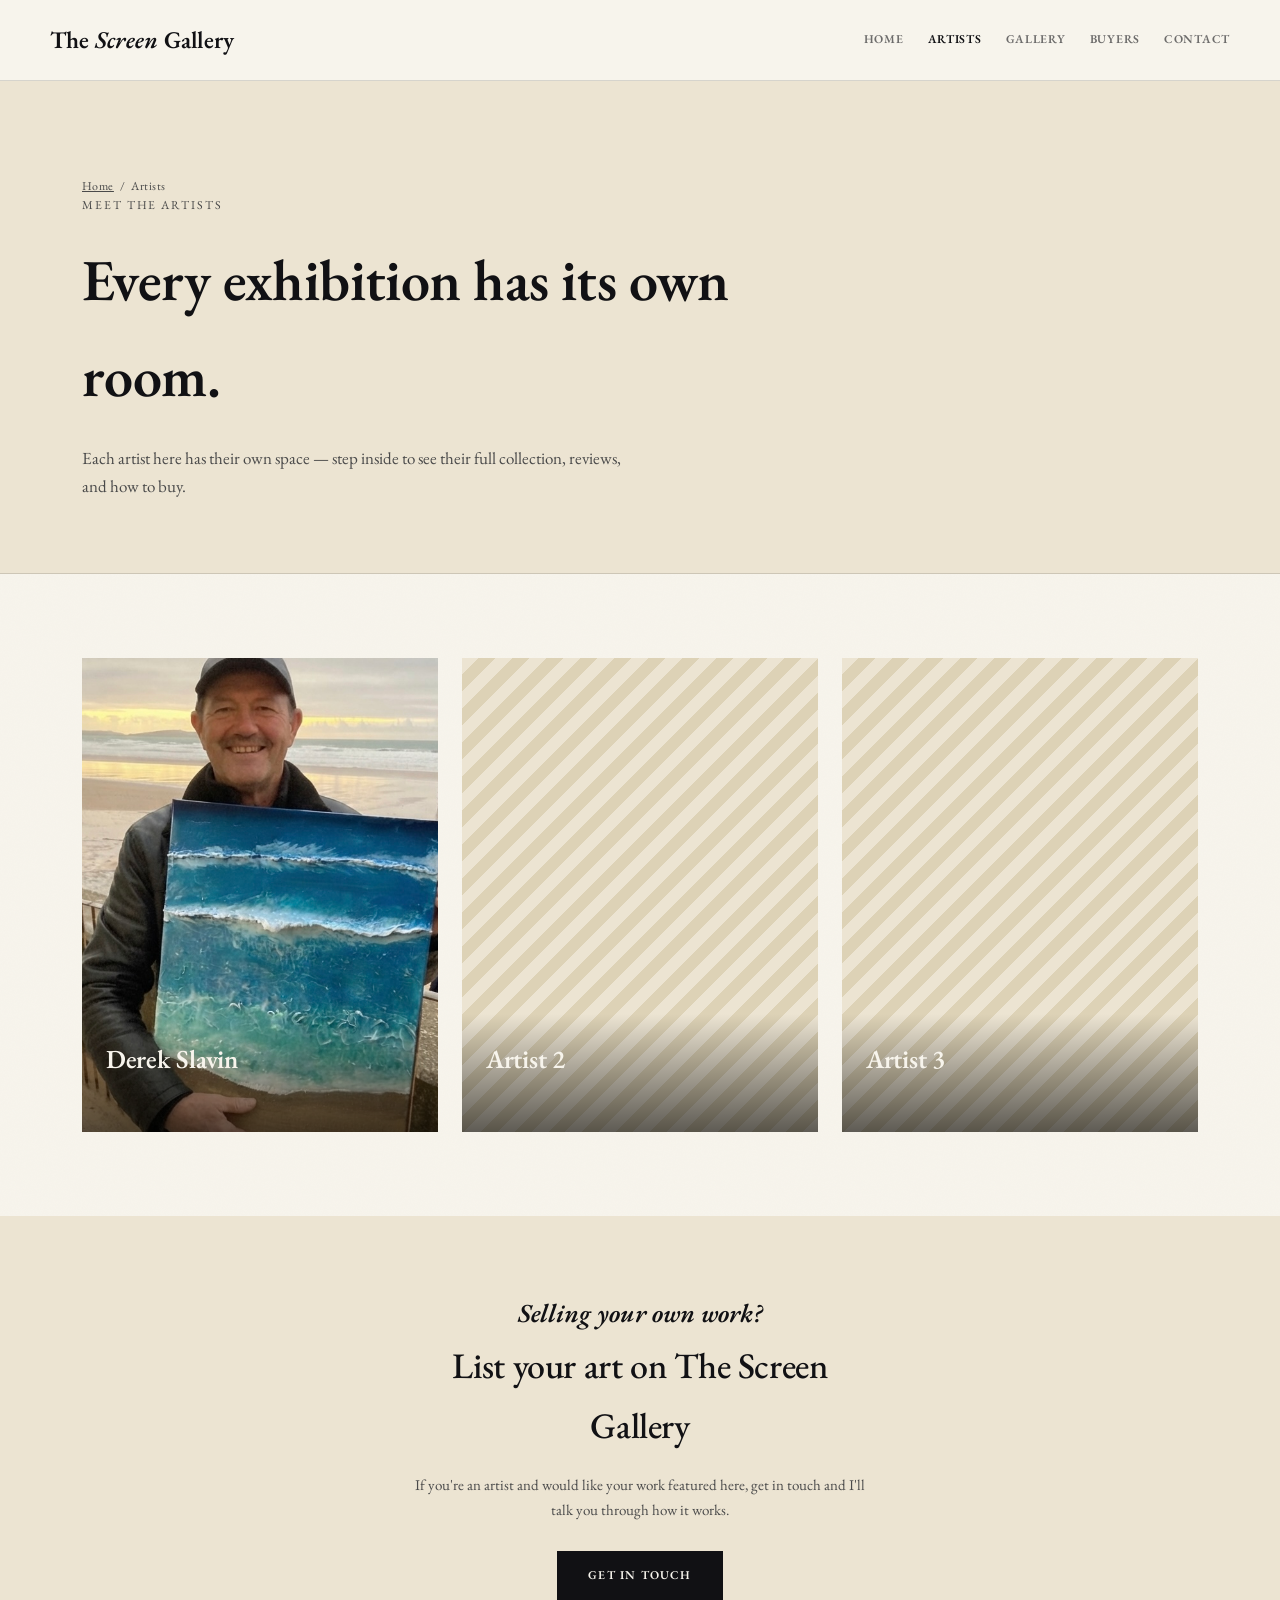
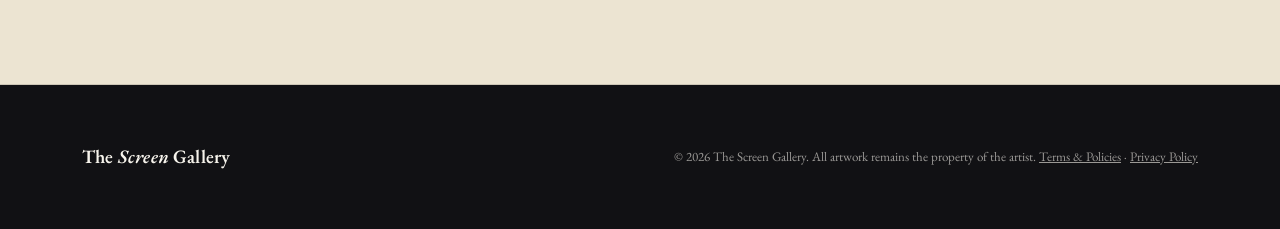
==== commit 40e7932c: "Update artists.html" ====
--- a/artists.html
+++ b/artists.html
@@ -3,12 +3,12 @@
 <head>
 <meta charset="UTF-8">
 <meta name="viewport" content="width=device-width, initial-scale=1.0">
-<title>The Screen Gallery</title>
-<meta name="description" content="An online gallery representing independent artists. Browse original art, meet the artists, and buy directly — no gallery walls required.">
-<meta property="og:title" content="The Screen Gallery">
-<meta property="og:description" content="An online gallery representing independent artists. Browse original art, meet the artists, and buy directly — no gallery walls required.">
+<title>Artists — The Screen Gallery</title>
+<meta name="description" content="Meet the independent artists behind The Screen Gallery. Each artist has their own exhibition page with available work and reviews.">
+<meta property="og:title" content="Artists — The Screen Gallery">
+<meta property="og:description" content="Meet the independent artists behind The Screen Gallery. Each artist has their own exhibition page with available work and reviews.">
 <meta property="og:type" content="website">
-<meta property="og:url" content="https://thescreengallery.shop/index.html">
+<meta property="og:url" content="https://thescreengallery.shop/artists.html">
 <meta name="twitter:card" content="summary_large_image">
 <link rel="preconnect" href="https://fonts.googleapis.com">
 <link href="https://fonts.googleapis.com/css2?family=EB+Garamond:ital,wght@0,400;0,500;0,600;0,700;1,400;1,500;1,600&display=swap" rel="stylesheet">
@@ -22,17 +22,6 @@
   gtag('js', new Date());
   gtag('config', 'G-XXXXXXXXXX');
 </script>
-
-<script type="application/ld+json">
-{
-  "@context": "https://schema.org",
-  "@type": "OnlineStore",
-  "name": "The Screen Gallery",
-  "url": "https://thescreengallery.shop",
-  "description": "An online gallery representing independent artists, selling original artwork directly to buyers.",
-  "email": "thescreengallery.shop@gmail.com"
-}
-</script>
 </head>
 <body>
 
@@ -40,8 +29,8 @@
   <div class="container nav">
     <div class="brand">The <em>Screen</em> Gallery</div>
     <nav class="links">
-      <a href="index.html" class="current">Home</a>
-      <a href="artists.html">Artists</a>
+      <a href="index.html">Home</a>
+      <a href="artists.html" class="current">Artists</a>
       <a href="gallery.html">Gallery</a>
       <a href="buyers.html">Buyers</a>
       <a href="contact.html">Contact</a>
@@ -49,103 +38,44 @@
   </div>
 </header>
 
-<section class="about-us" id="about">
-  <div class="container about-us-inner">
-    <span class="eyebrow-sm reveal">About us</span>
-    <h2 class="reveal">A gallery without walls</h2>
-    <p class="about-lede reveal">The Screen Gallery represents independent artists — we manage the platform, promote their work, and handle every sale, so they can focus on making it.</p>
-
-    <div class="about-tabs reveal" id="aboutTabs">
-      <button class="about-tab active" data-tab="0">Real Art</button>
-      <button class="about-tab" data-tab="1">Real Artists</button>
-      <button class="about-tab" data-tab="2">No Walls</button>
-    </div>
-
-    <div class="about-panels">
-      <p class="about-panel active" data-panel="0">Every piece in our gallery is original — abstract, coastal-inspired, hand-made work born from real experience, texture, and story. This isn't stock art or prints; it's art made by people who've lived the moments behind it, and you can feel that in every brushstroke.</p>
-      <p class="about-panel" data-panel="1">We work with independent artists — people who've turned careers, setbacks, and lifelong passions into a body of work. The Screen Gallery helps them reach buyers they wouldn't otherwise find, handling the website, sales, and promotion, so they can focus on what they do best: creating.</p>
-      <p class="about-panel" data-panel="2">Traditional galleries come with real barriers — expensive wall space, steep commission rates, and limited visibility. The Screen Gallery removes those walls: lower costs, wider exposure, and a platform that's genuinely accessible to any independent artist ready to share their work with the world.</p>
-    </div>
-
-    <div class="about-links">
-      <a href="artists.html" class="about-link-card">
-        <span class="num">Artists</span>
-        <p>Meet the people behind the work.</p>
-        <span class="go">View artists &rarr;</span>
-      </a>
-      <a href="gallery.html" class="about-link-card">
-        <span class="num">Gallery</span>
-        <p>Browse available work and enquire.</p>
-        <span class="go">Browse gallery &rarr;</span>
-      </a>
-      <a href="buyers.html" class="about-link-card">
-        <span class="num">Buyers</span>
-        <p>New here? See how buying works.</p>
-        <span class="go">How it works &rarr;</span>
-      </a>
-    </div>
+<section class="page-hero">
+  <div class="container">
+    <div class="breadcrumbs"><a href="index.html">Home</a><span>/</span>Artists</div>
+    <span class="eyebrow">Meet the artists</span>
+    <h1>Every exhibition has its own room.</h1>
+    <p class="lede">Each artist here has their own space — step inside to see their full collection, reviews, and how to buy.</p>
   </div>
 </section>
 
-<section class="owner">
-  <div class="container owner-inner">
-    <div class="owner-photo"></div>
-    <div class="owner-text">
-      <span class="eyebrow-sm">From the founder</span>
-      <h2>Hi, I'm Maggie Kent</h2>
-      <p>There's a lot of talent within our communities that never gets the chance to be shown — held back by high gallery fees and little exposure to the people who'd genuinely love to buy it.</p>
-      <p>Derek was my first artist, someone I met through work. I originally built this website just to help him sell his art online — but a lot more opportunity and ideas grew out of that. The Screen Gallery is what it turned into: a place for independent artists to be seen, without the barriers that usually stand in the way.</p>
+<section class="featured">
+  <div class="container">
+    <div class="exhibit-grid">
+
+      <a class="exhibit-card" href="artists/derek-slavin.html">
+        <div class="exhibit-art"><img src="IMG_5386.jpeg" alt="Derek Slavin"></div>
+        <div class="exhibit-info">
+          <h3>Derek Slavin</h3>
+          <span class="exhibit-enter">Enter exhibition &rarr;</span>
+        </div>
+      </a>
+
+      <a class="exhibit-card" href="artists/artist-2.html">
+        <div class="exhibit-art"></div>
+        <div class="exhibit-info">
+          <h3>Artist 2</h3>
+          <span class="exhibit-enter">Enter exhibition &rarr;</span>
+        </div>
+      </a>
+
+      <a class="exhibit-card" href="artists/artist-3.html">
+        <div class="exhibit-art"></div>
+        <div class="exhibit-info">
+          <h3>Artist 3</h3>
+          <span class="exhibit-enter">Enter exhibition &rarr;</span>
+        </div>
+      </a>
+
     </div>
-  </div>
-</section>
-
-<section class="paint-hero" id="paintHero">
-  <div class="paint-noise" aria-hidden="true"></div>
-
-  <svg width="0" height="0" style="position:absolute" aria-hidden="true">
-    <defs>
-      <clipPath id="brushClip" clipPathUnits="objectBoundingBox">
-        <path d="M0.07,0 C0.05,0.05 0.09,0.09 0.04,0.14 C0,0.18 0.08,0.22 0.05,0.27
-                 C0.02,0.32 0.09,0.36 0.06,0.41 C0.03,0.46 0.08,0.5 0.04,0.55
-                 C0,0.6 0.09,0.64 0.05,0.69 C0.02,0.74 0.08,0.78 0.05,0.83
-                 C0.02,0.88 0.07,0.94 0.06,1 L1,1 L1,0 Z"/>
-      </clipPath>
-    </defs>
-  </svg>
-
-  <div class="paint-slide" data-slide="0">
-    <div class="paint-slide-art"></div>
-  </div>
-  <div class="paint-slide paint-slide-next" data-slide="1">
-    <div class="paint-slide-art"></div>
-  </div>
-
-  <div class="paint-overlay">
-    <div class="container paint-overlay-inner">
-      <span class="paint-eyebrow" id="paintEyebrow">Artist 01</span>
-      <h1 class="paint-name" id="paintName">Derek Slavin</h1>
-      <p class="paint-tag" id="paintTag">Contemporary artist</p>
-      <a class="paint-link" id="paintLink" href="artists/derek-slavin.html">Explore Derek's work &rarr;</a>
-    </div>
-  </div>
-
-  <div class="paint-dots" id="paintDots"></div>
-  <span class="swipe-hint" id="swipeHint">Swipe to discover &rarr;</span>
-</section>
-
-<section class="look-strip">
-  <div class="container">
-    <div class="section-head">
-      <span class="eyebrow-sm">A closer look</span>
-      <h2>Recent work</h2>
-    </div>
-  </div>
-  <div class="look-row">
-    <a class="look-item" href="gallery.html"><div class="look-art"></div></a>
-    <a class="look-item" href="gallery.html"><div class="look-art"></div></a>
-    <a class="look-item" href="gallery.html"><div class="look-art"></div></a>
-    <a class="look-item" href="gallery.html"><div class="look-art"></div></a>
-    <a class="look-item" href="gallery.html"><div class="look-art"></div></a>
   </div>
 </section>
 
@@ -158,246 +88,12 @@
   </div>
 </section>
 
-<section class="newsletter">
-  <div class="container newsletter-inner">
-    <span class="script" style="font-size:26px; display:block; margin-bottom:10px;">Stay in the loop</span>
-    <h2>New work, every month.</h2>
-    <p>Get the latest pieces from our artists dropped straight into your inbox — no spam, just new art and a direct link to buy.</p>
-
-    <!--
-      HOW TO CONNECT THIS FORM TO MAILCHIMP:
-      1. Create a free account at mailchimp.com and set up an Audience.
-      2. In Mailchimp, go to Audience > Signup forms > Embedded forms.
-      3. Copy the "action" URL from the <form> tag they give you
-         (it looks like: https://yourname.usXX.list-manage.com/subscribe/post?u=XXXX&id=XXXX)
-      4. Paste that URL into the form action="" below, replacing the placeholder.
-      5. Also copy their hidden "bot-field" input (starts with b_) and paste it
-         in place of the example one below, with YOUR unique values.
-    -->
-    <form action="https://PASTE-YOUR-MAILCHIMP-URL-HERE" method="post" target="_blank" class="newsletter-form">
-      <input type="email" name="EMAIL" placeholder="Your email address" required>
-      <!-- Mailchimp anti-bot field — replace name/id with the one Mailchimp gives you -->
-      <div style="position:absolute; left:-5000px;" aria-hidden="true">
-        <input type="text" name="b_XXXXXXXXXXXXXXXXXXXXXXXXX_XXXXXXXXXX" tabindex="-1" value="">
-      </div>
-      <button type="submit" class="btn">Subscribe</button>
-    </form>
-  </div>
-</section>
-
 <footer>
   <div class="container footer-grid">
     <div class="brand">The <em>Screen</em> Gallery</div>
-    <p>&copy; 2026 The Screen Gallery. All artwork remains the property of the artist. <a href="terms.html" style="text-decoration:underline; color:inherit;">Terms & Policies</a></p>
+    <p>&copy; 2026 The Screen Gallery. All artwork remains the property of the artist. <a href="terms.html" style="text-decoration:underline; color:inherit;">Terms & Policies</a> &middot; <a href="privacy-policy.html" style="text-decoration:underline; color:inherit;">Privacy Policy</a></p>
   </div>
 </footer>
-
-
-
-<script>
-  // ---- About Us: tab switching + scroll reveal --------------------------
-  (function initAbout(){
-    const tabs = document.querySelectorAll('.about-tab');
-    const panels = document.querySelectorAll('.about-panel');
-    tabs.forEach(tab => {
-      tab.addEventListener('click', () => {
-        tabs.forEach(t => t.classList.remove('active'));
-        panels.forEach(p => p.classList.remove('active'));
-        tab.classList.add('active');
-        document.querySelector(`.about-panel[data-panel="${tab.dataset.tab}"]`).classList.add('active');
-      });
-    });
-
-    const revealEls = document.querySelectorAll('.reveal');
-    if ('IntersectionObserver' in window && revealEls.length) {
-      const io = new IntersectionObserver((entries) => {
-        entries.forEach(entry => {
-          if (entry.isIntersecting) {
-            entry.target.classList.add('in-view');
-            io.unobserve(entry.target);
-          }
-        });
-      }, { threshold: 0.15 });
-      revealEls.forEach(el => io.observe(el));
-    } else {
-      revealEls.forEach(el => el.classList.add('in-view'));
-    }
-  })();
-</script>
-
-<script>
-  // ---- Paint-swipe hero -------------------------------------------------
-  const heroArtists = [
-    {
-      name: "Derek Slavin",
-      tag: "Contemporary artist",
-      href: "artists/derek-slavin.html",
-      photo: "IMG_5386.jpeg"
-    },
-    {
-      name: "Artist 2",
-      tag: "Contemporary artist",
-      href: "artists/artist-2.html",
-      art: "linear-gradient(135deg, #4f7570 0%, #b9a888 100%)"
-    },
-    {
-      name: "Artist 3",
-      tag: "Contemporary artist",
-      href: "artists/artist-3.html",
-      art: "linear-gradient(135deg, #0e1c2a 0%, #ab8a53 100%)"
-    }
-  ];
-
-  (function initPaintHero(){
-    const hero = document.getElementById('paintHero');
-    if (!hero) return;
-
-    const slideA = hero.querySelector('[data-slide="0"]');
-    const slideB = hero.querySelector('[data-slide="1"]');
-    const dotsEl = document.getElementById('paintDots');
-    const eyebrowEl = document.getElementById('paintEyebrow');
-    const nameEl = document.getElementById('paintName');
-    const tagEl = document.getElementById('paintTag');
-    const linkEl = document.getElementById('paintLink');
-    const hintEl = document.getElementById('swipeHint');
-
-    let current = 0;
-    let dragging = false;
-    let startX = 0;
-    let startTime = 0;
-    let dragPct = 0;
-    let hasInteracted = false;
-
-    function paintFor(i){ return heroArtists[(i + heroArtists.length) % heroArtists.length]; }
-
-    function renderDots(){
-      dotsEl.innerHTML = '';
-      heroArtists.forEach((_, i) => {
-        const d = document.createElement('span');
-        d.className = 'paint-dot' + (i === current ? ' active' : '');
-        dotsEl.appendChild(d);
-      });
-    }
-
-    function setSlideArt(el, artist){
-      const holder = el.querySelector('.paint-slide-art');
-      if (artist.photo) {
-        holder.style.background = '';
-        holder.innerHTML = `<img src="${artist.photo}" alt="${artist.name}">`;
-      } else {
-        holder.innerHTML = '';
-        holder.style.background = artist.art;
-      }
-    }
-
-    function setInfo(artist, index){
-      eyebrowEl.textContent = `Artist 0${index + 1}`;
-      nameEl.textContent = artist.name;
-      tagEl.textContent = artist.tag;
-      linkEl.textContent = `Explore ${artist.name.split(' ')[0]}'s work \u2192`;
-      linkEl.href = artist.href;
-    }
-
-    setSlideArt(slideA, paintFor(current));
-    setSlideArt(slideB, paintFor(current + 1));
-    setInfo(paintFor(current), current);
-    renderDots();
-
-    function updateDrag(pct){
-      dragPct = Math.max(0, Math.min(1, pct));
-      slideB.style.transform = `translateX(${(1 - dragPct) * -100}%)`;
-      slideB.style.opacity = 1;
-    }
-
-    function finishDrag(){
-      dragging = false;
-      hero.classList.remove('is-dragging');
-      const elapsed = Math.max(1, Date.now() - startTime);
-      const velocity = dragPct / (elapsed / 1000); // fraction of width per second
-      if (dragPct > 0.28 || (dragPct > 0.06 && velocity > 0.5)) {
-        completeAdvance();
-      } else {
-        slideB.style.transition = 'transform .5s cubic-bezier(.22,.61,.36,1)';
-        slideB.style.transform = 'translateX(-100%)';
-        setTimeout(() => { slideB.style.transition = ''; }, 500);
-      }
-      dragPct = 0;
-    }
-
-    function completeAdvance(){
-      slideB.style.transition = 'transform .6s cubic-bezier(.22,.61,.36,1)';
-      slideB.style.transform = 'translateX(0%)';
-      current = (current + 1) % heroArtists.length;
-      setInfo(paintFor(current), current);
-      renderDots();
-      setTimeout(() => {
-        setSlideArt(slideA, paintFor(current));
-        slideB.style.transition = '';
-        slideB.style.transform = 'translateX(-100%)';
-        setSlideArt(slideB, paintFor(current + 1));
-      }, 620);
-    }
-
-    function markInteracted(){
-      if (hasInteracted) return;
-      hasInteracted = true;
-      hintEl.classList.add('hidden');
-      try { localStorage.setItem('tsg-hero-swiped', '1'); } catch(e){}
-    }
-
-    try {
-      if (localStorage.getItem('tsg-hero-swiped')) {
-        hasInteracted = true;
-        hintEl.classList.add('hidden');
-      }
-    } catch(e){}
-
-    hero.addEventListener('touchstart', (e) => {
-      dragging = true;
-      hero.classList.add('is-dragging');
-      startX = e.touches[0].clientX;
-      startTime = Date.now();
-    }, { passive: true });
-
-    hero.addEventListener('touchmove', (e) => {
-      if (!dragging) return;
-      markInteracted();
-      const dx = startX - e.touches[0].clientX;
-      updateDrag(dx / hero.offsetWidth);
-    }, { passive: true });
-
-    hero.addEventListener('touchend', finishDrag);
-
-    hero.addEventListener('mousedown', (e) => {
-      dragging = true;
-      hero.classList.add('is-dragging');
-      startX = e.clientX;
-      startTime = Date.now();
-      e.preventDefault();
-    });
-    window.addEventListener('mousemove', (e) => {
-      if (!dragging) return;
-      markInteracted();
-      const dx = startX - e.clientX;
-      updateDrag(dx / hero.offsetWidth);
-    });
-    window.addEventListener('mouseup', () => { if (dragging) finishDrag(); });
-
-    dotsEl.addEventListener('click', (e) => {
-      const dots = Array.from(dotsEl.children);
-      const idx = dots.indexOf(e.target);
-      if (idx === -1 || idx === current) return;
-      markInteracted();
-      current = idx;
-      setSlideArt(slideA, paintFor(current));
-      setSlideArt(slideB, paintFor(current + 1));
-      setInfo(paintFor(current), current);
-      renderDots();
-      slideB.style.transform = 'translateX(-100%)';
-    });
-  })();
-</script>
-
 
 <div class="sticky-cta">
   <a href="gallery.html">Browse Gallery</a>
--- a/style.css
+++ b/style.css
@@ -82,7 +82,7 @@
 .about-us-inner{max-width:760px;}
 .about-us .eyebrow-sm{margin-bottom:14px;}
 .about-us h1{font-size:clamp(32px,5.5vw,52px); margin-bottom:28px;}
-.reveal{opacity:0; transform:translateY(22px); transition:opacity .8s ease, transform .8s ease;}
+.reveal{opacity:0; transform:translateY(10px); transition:opacity .5s ease, transform .5s ease;}
 .reveal.in-view{opacity:1; transform:translateY(0);}
 .reveal:nth-child(2){transition-delay:.12s;}
 .reveal:nth-child(3){transition-delay:.24s;}
@@ -116,6 +116,18 @@
 .about-link-card .num{font-family:'EB Garamond'; font-size:26px; font-weight:600; display:block;}
 .about-link-card p{color:var(--mid); font-size:14px; margin:6px 0 10px;}
 .about-link-card .go{font-size:12px; letter-spacing:0.08em; text-transform:uppercase; text-decoration:underline;}
+
+/* ---------- Owner section ---------- */
+.owner{padding:76px 0 84px; border-bottom:1px solid var(--line); background:var(--sand);}
+.owner-inner{display:grid; grid-template-columns:220px 1fr; gap:44px; align-items:center;}
+@media(max-width:700px){.owner-inner{grid-template-columns:1fr; gap:24px;}}
+.owner-photo{
+  width:100%; aspect-ratio:1; border-radius:50%;
+  background:repeating-linear-gradient(135deg, var(--linen), var(--linen) 10px, #ddd2b6 10px, #ddd2b6 20px);
+  max-width:220px; margin:0 auto;
+}
+.owner-text p{color:var(--mid); font-size:16px; margin-bottom:16px; max-width:600px;}
+.owner-text h2{margin-bottom:14px;}
 
 /* ---------- Look strip (side-by-side photo row, homepage) ---------- */
 .look-strip{padding:76px 0 84px; border-bottom:1px solid var(--line);}
@@ -337,6 +349,45 @@
 .review p{margin:6px 0 0; font-size:15px; color:var(--mid); font-style:italic; max-width:480px;}
 .review .who{margin-top:4px; font-size:12px; color:var(--mid); text-transform:uppercase; letter-spacing:0.05em; font-style:normal;}
 
+/* ---------- Gallery corridor (walk through the exhibition) ---------- */
+.corridor{padding:76px 0 84px; border-bottom:1px solid var(--line);}
+.corridor-viewport{
+  position:relative; width:100%; height:52vh; min-height:340px; max-height:520px;
+  overflow:hidden; background:
+    linear-gradient(180deg, #d8d2c2 0%, #d8d2c2 42%, #e9e4d6 42%, #e9e4d6 58%, #c7c0ac 58%, #c7c0ac 100%);
+}
+.corridor-track{display:flex; height:100%; transition:transform .55s cubic-bezier(.65,0,.35,1);}
+.corridor-wall{
+  flex:0 0 100%; height:100%; display:flex; align-items:center; justify-content:center;
+  position:relative;
+}
+.corridor-wall::before, .corridor-wall::after{
+  content:''; position:absolute; top:0; bottom:42%; width:18%;
+  background:linear-gradient(180deg, rgba(0,0,0,0.05), rgba(0,0,0,0));
+}
+.corridor-wall::before{left:0;}
+.corridor-wall::after{right:0;}
+.frame{
+  background:var(--linen); padding:14px; box-shadow:0 18px 40px rgba(0,0,0,0.25);
+  max-width:60%; max-height:74%;
+}
+.frame img{max-width:100%; max-height:56vh; display:block; object-fit:contain;}
+.corridor-nav{
+  position:absolute; top:50%; transform:translateY(-50%); background:rgba(17,17,20,0.55);
+  border:none; color:var(--linen); font-size:22px; width:44px; height:44px; border-radius:50%;
+  cursor:pointer; transition:background .2s;
+}
+.corridor-nav:hover{background:rgba(17,17,20,0.8);}
+.corridor-nav.prev{left:16px;}
+.corridor-nav.next{right:16px;}
+.corridor-dots{display:flex; justify-content:center; gap:8px; margin-top:18px;}
+.corridor-dot{width:7px; height:7px; border-radius:50%; background:var(--line); cursor:pointer; transition:background .2s, transform .2s;}
+.corridor-dot.active{background:var(--ink); transform:scale(1.3);}
+@media(max-width:600px){
+  .corridor-viewport{height:42vh; min-height:280px;}
+  .frame{max-width:78%;}
+}
+
 /* ---------- Newsletter signup ---------- */
 .newsletter{padding:84px 0; border-bottom:1px solid var(--line); background:var(--sand);}
 .newsletter-inner{text-align:center; max-width:520px; margin:0 auto;}
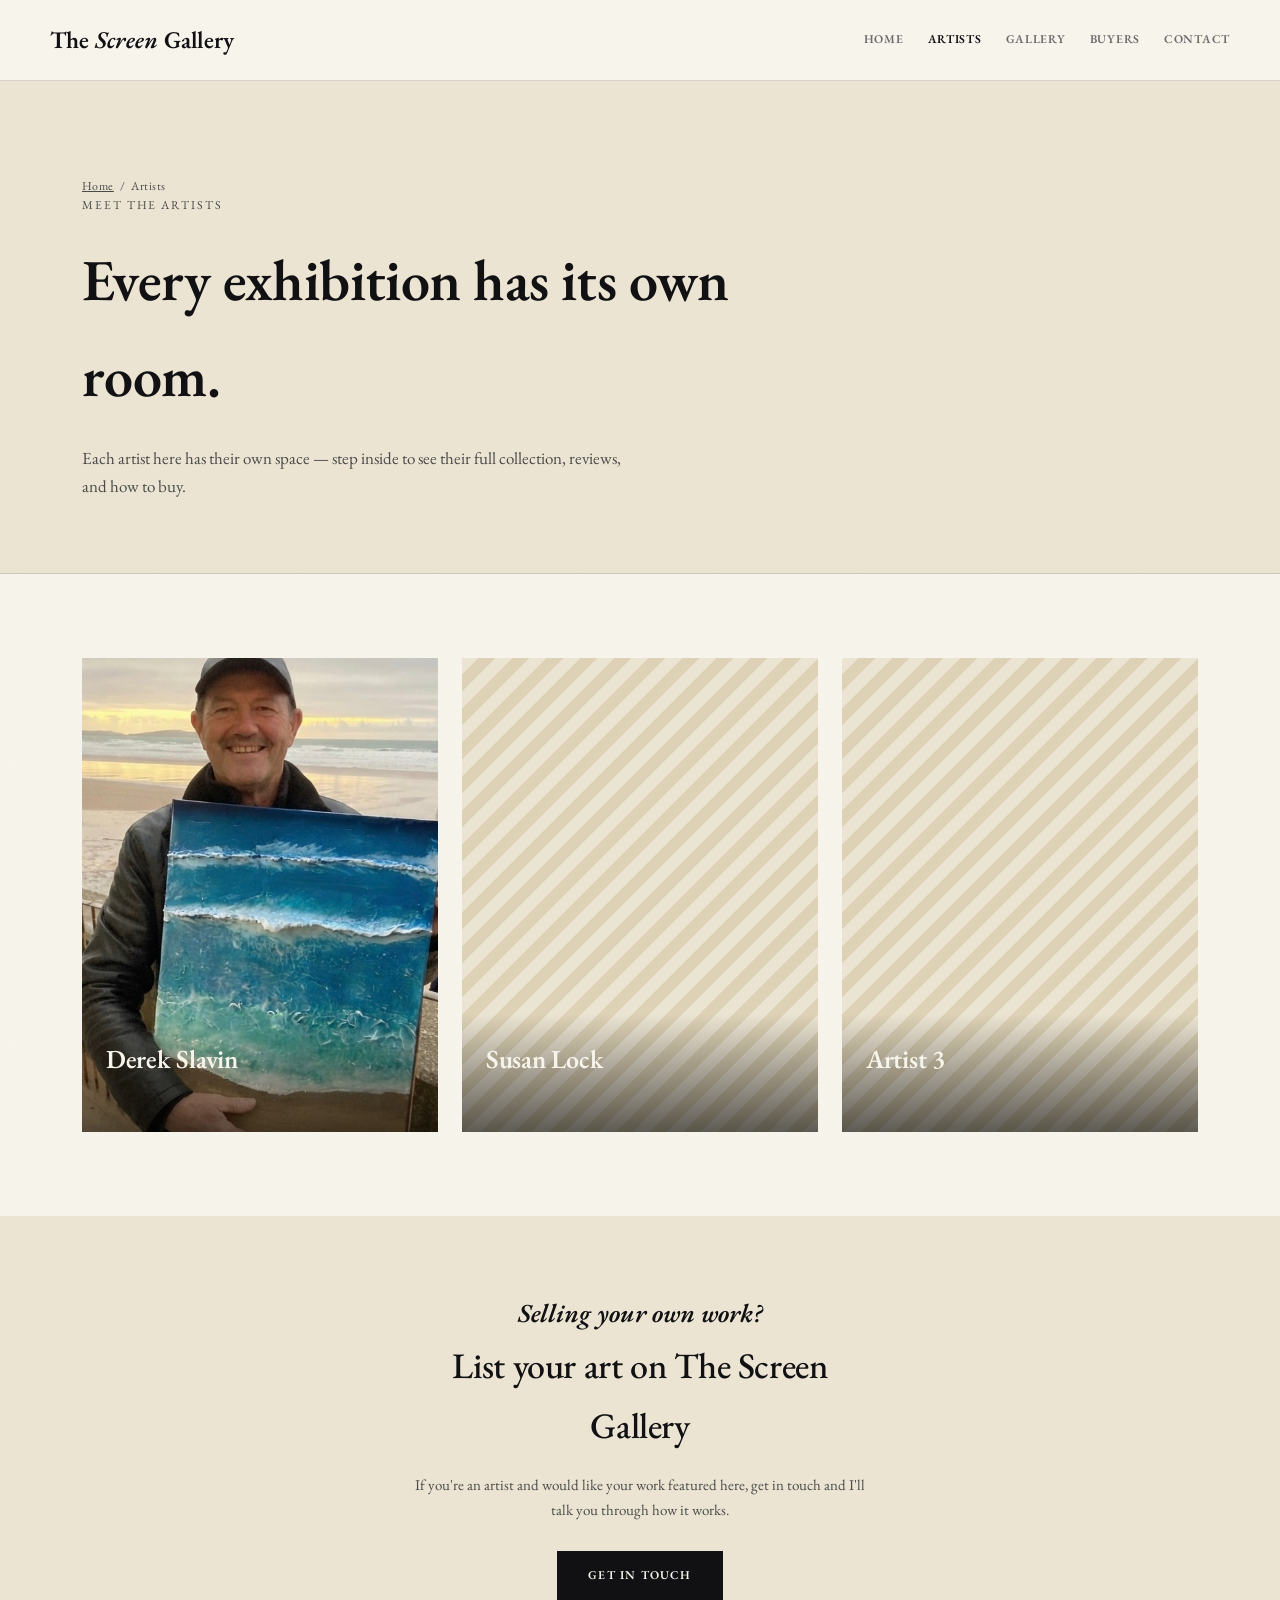
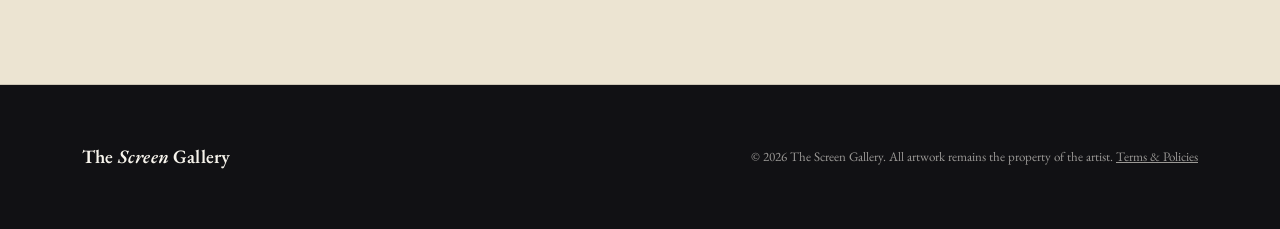
==== commit df7c0c1a: "Update artists.html" ====
--- a/artists.html
+++ b/artists.html
@@ -59,10 +59,10 @@
         </div>
       </a>
 
-      <a class="exhibit-card" href="artists/artist-2.html">
+      <a class="exhibit-card" href="artists/susan-lock.html">
         <div class="exhibit-art"></div>
         <div class="exhibit-info">
-          <h3>Artist 2</h3>
+          <h3>Susan Lock</h3>
           <span class="exhibit-enter">Enter exhibition &rarr;</span>
         </div>
       </a>
@@ -91,9 +91,12 @@
 <footer>
   <div class="container footer-grid">
     <div class="brand">The <em>Screen</em> Gallery</div>
-    <p>&copy; 2026 The Screen Gallery. All artwork remains the property of the artist. <a href="terms.html" style="text-decoration:underline; color:inherit;">Terms & Policies</a> &middot; <a href="privacy-policy.html" style="text-decoration:underline; color:inherit;">Privacy Policy</a></p>
+    <p>&copy; 2026 The Screen Gallery. All artwork remains the property of the artist. <a href="terms.html" style="text-decoration:underline; color:inherit;">Terms & Policies</a></p>
   </div>
 </footer>
+
+
+
 
 <div class="sticky-cta">
   <a href="gallery.html">Browse Gallery</a>
--- a/style.css
+++ b/style.css
@@ -119,13 +119,7 @@
 
 /* ---------- Owner section ---------- */
 .owner{padding:76px 0 84px; border-bottom:1px solid var(--line); background:var(--sand);}
-.owner-inner{display:grid; grid-template-columns:220px 1fr; gap:44px; align-items:center;}
-@media(max-width:700px){.owner-inner{grid-template-columns:1fr; gap:24px;}}
-.owner-photo{
-  width:100%; aspect-ratio:1; border-radius:50%;
-  background:repeating-linear-gradient(135deg, var(--linen), var(--linen) 10px, #ddd2b6 10px, #ddd2b6 20px);
-  max-width:220px; margin:0 auto;
-}
+.owner-inner{max-width:680px;}
 .owner-text p{color:var(--mid); font-size:16px; margin-bottom:16px; max-width:600px;}
 .owner-text h2{margin-bottom:14px;}
 
@@ -155,40 +149,6 @@
 .page-hero .eyebrow{font-size:12px; letter-spacing:0.16em; text-transform:uppercase; color:var(--mid); margin-bottom:16px; display:block;}
 .page-hero h1{font-size:clamp(36px,6vw,58px); max-width:760px;}
 .page-hero p.lede{max-width:560px; margin-top:20px; font-size:17px; color:var(--mid);}
-
-/* ---------- Paint-swipe hero (homepage) ---------- */
-.paint-hero{
-  position:relative; width:100%; height:48vh; min-height:360px; max-height:480px;
-  overflow:hidden; background:var(--ink); touch-action:pan-y; cursor:grab; user-select:none;
-}
-.paint-hero.is-dragging{cursor:grabbing;}
-.paint-noise{
-  position:absolute; inset:0; pointer-events:none; opacity:0.05; z-index:5; mix-blend-mode:overlay;
-  background-image:url("data:image/svg+xml,%3Csvg xmlns='http://www.w3.org/2000/svg' width='120' height='120'%3E%3Cfilter id='n'%3E%3CfeTurbulence type='fractalNoise' baseFrequency='0.9' numOctaves='2' stitchTiles='stitch'/%3E%3C/filter%3E%3Crect width='100%25' height='100%25' filter='url(%23n)'/%3E%3C/svg%3E");
-}
-.paint-slide{position:absolute; inset:0; z-index:1;}
-.paint-slide-next{z-index:2; transform:translateX(-100%);}
-.paint-slide-art{position:absolute; inset:0; clip-path:url(#brushClip);}
-.paint-slide-art img{width:100%; height:100%; object-fit:cover;}
-.paint-overlay{
-  position:absolute; inset:0; z-index:6; display:flex; align-items:flex-end; pointer-events:none;
-  background:linear-gradient(180deg, rgba(0,0,0,0) 40%, rgba(0,0,0,0.6) 100%);
-}
-.paint-overlay-inner{width:100%; padding-bottom:32px; pointer-events:auto;}
-.paint-eyebrow{font-size:11px; letter-spacing:0.16em; text-transform:uppercase; color:var(--linen); opacity:0.8; display:block; margin-bottom:8px;}
-.paint-name{font-family:'EB Garamond', serif; font-weight:600; color:var(--linen); font-size:clamp(26px, 4.5vw, 46px); line-height:1; margin:0;}
-.paint-tag{color:var(--linen); opacity:0.85; font-size:13px; margin:8px 0 14px;}
-.paint-link{color:var(--linen); text-decoration:none; font-size:12px; letter-spacing:0.08em; text-transform:uppercase; border-bottom:1px solid var(--linen); padding-bottom:3px;}
-.paint-dots{position:absolute; bottom:16px; right:24px; z-index:7; display:flex; gap:8px; cursor:pointer;}
-.paint-dot{width:6px; height:6px; border-radius:50%; background:rgba(247,244,236,0.4); transition:background .2s, transform .2s;}
-.paint-dot.active{background:var(--linen); transform:scale(1.3);}
-.swipe-hint{position:absolute; top:16px; right:24px; z-index:7; color:var(--linen); font-size:11px; letter-spacing:0.1em; text-transform:uppercase; opacity:0.85; transition:opacity .4s;}
-.swipe-hint.hidden{opacity:0; pointer-events:none;}
-@media(max-width:640px){
-  .paint-hero{height:42vh; min-height:320px;}
-  .swipe-hint{top:auto; bottom:16px; left:16px; right:auto;}
-  .paint-dots{bottom:16px; right:16px;}
-}
 
 /* ---------- Section scaffolding ---------- */
 .section-head{display:flex; justify-content:space-between; align-items:flex-end; margin-bottom:48px; gap:20px; flex-wrap:wrap;}
@@ -225,7 +185,6 @@
   color:var(--linen); opacity:0; transform:translateY(6px); transition:opacity .3s, transform .3s;}
 .exhibit-card:hover .exhibit-enter{opacity:0.9; transform:translateY(0);}
 
-
 /* ---------- Gallery grid (Gallery page, with enquire) ---------- */
 .gallery-grid{display:grid; grid-template-columns:repeat(4,1fr); grid-auto-rows:200px; gap:20px;}
 @media(max-width:900px){.gallery-grid{grid-template-columns:repeat(2,1fr);}}
@@ -349,45 +308,6 @@
 .review p{margin:6px 0 0; font-size:15px; color:var(--mid); font-style:italic; max-width:480px;}
 .review .who{margin-top:4px; font-size:12px; color:var(--mid); text-transform:uppercase; letter-spacing:0.05em; font-style:normal;}
 
-/* ---------- Gallery corridor (walk through the exhibition) ---------- */
-.corridor{padding:76px 0 84px; border-bottom:1px solid var(--line);}
-.corridor-viewport{
-  position:relative; width:100%; height:52vh; min-height:340px; max-height:520px;
-  overflow:hidden; background:
-    linear-gradient(180deg, #d8d2c2 0%, #d8d2c2 42%, #e9e4d6 42%, #e9e4d6 58%, #c7c0ac 58%, #c7c0ac 100%);
-}
-.corridor-track{display:flex; height:100%; transition:transform .55s cubic-bezier(.65,0,.35,1);}
-.corridor-wall{
-  flex:0 0 100%; height:100%; display:flex; align-items:center; justify-content:center;
-  position:relative;
-}
-.corridor-wall::before, .corridor-wall::after{
-  content:''; position:absolute; top:0; bottom:42%; width:18%;
-  background:linear-gradient(180deg, rgba(0,0,0,0.05), rgba(0,0,0,0));
-}
-.corridor-wall::before{left:0;}
-.corridor-wall::after{right:0;}
-.frame{
-  background:var(--linen); padding:14px; box-shadow:0 18px 40px rgba(0,0,0,0.25);
-  max-width:60%; max-height:74%;
-}
-.frame img{max-width:100%; max-height:56vh; display:block; object-fit:contain;}
-.corridor-nav{
-  position:absolute; top:50%; transform:translateY(-50%); background:rgba(17,17,20,0.55);
-  border:none; color:var(--linen); font-size:22px; width:44px; height:44px; border-radius:50%;
-  cursor:pointer; transition:background .2s;
-}
-.corridor-nav:hover{background:rgba(17,17,20,0.8);}
-.corridor-nav.prev{left:16px;}
-.corridor-nav.next{right:16px;}
-.corridor-dots{display:flex; justify-content:center; gap:8px; margin-top:18px;}
-.corridor-dot{width:7px; height:7px; border-radius:50%; background:var(--line); cursor:pointer; transition:background .2s, transform .2s;}
-.corridor-dot.active{background:var(--ink); transform:scale(1.3);}
-@media(max-width:600px){
-  .corridor-viewport{height:42vh; min-height:280px;}
-  .frame{max-width:78%;}
-}
-
 /* ---------- Newsletter signup ---------- */
 .newsletter{padding:84px 0; border-bottom:1px solid var(--line); background:var(--sand);}
 .newsletter-inner{text-align:center; max-width:520px; margin:0 auto;}
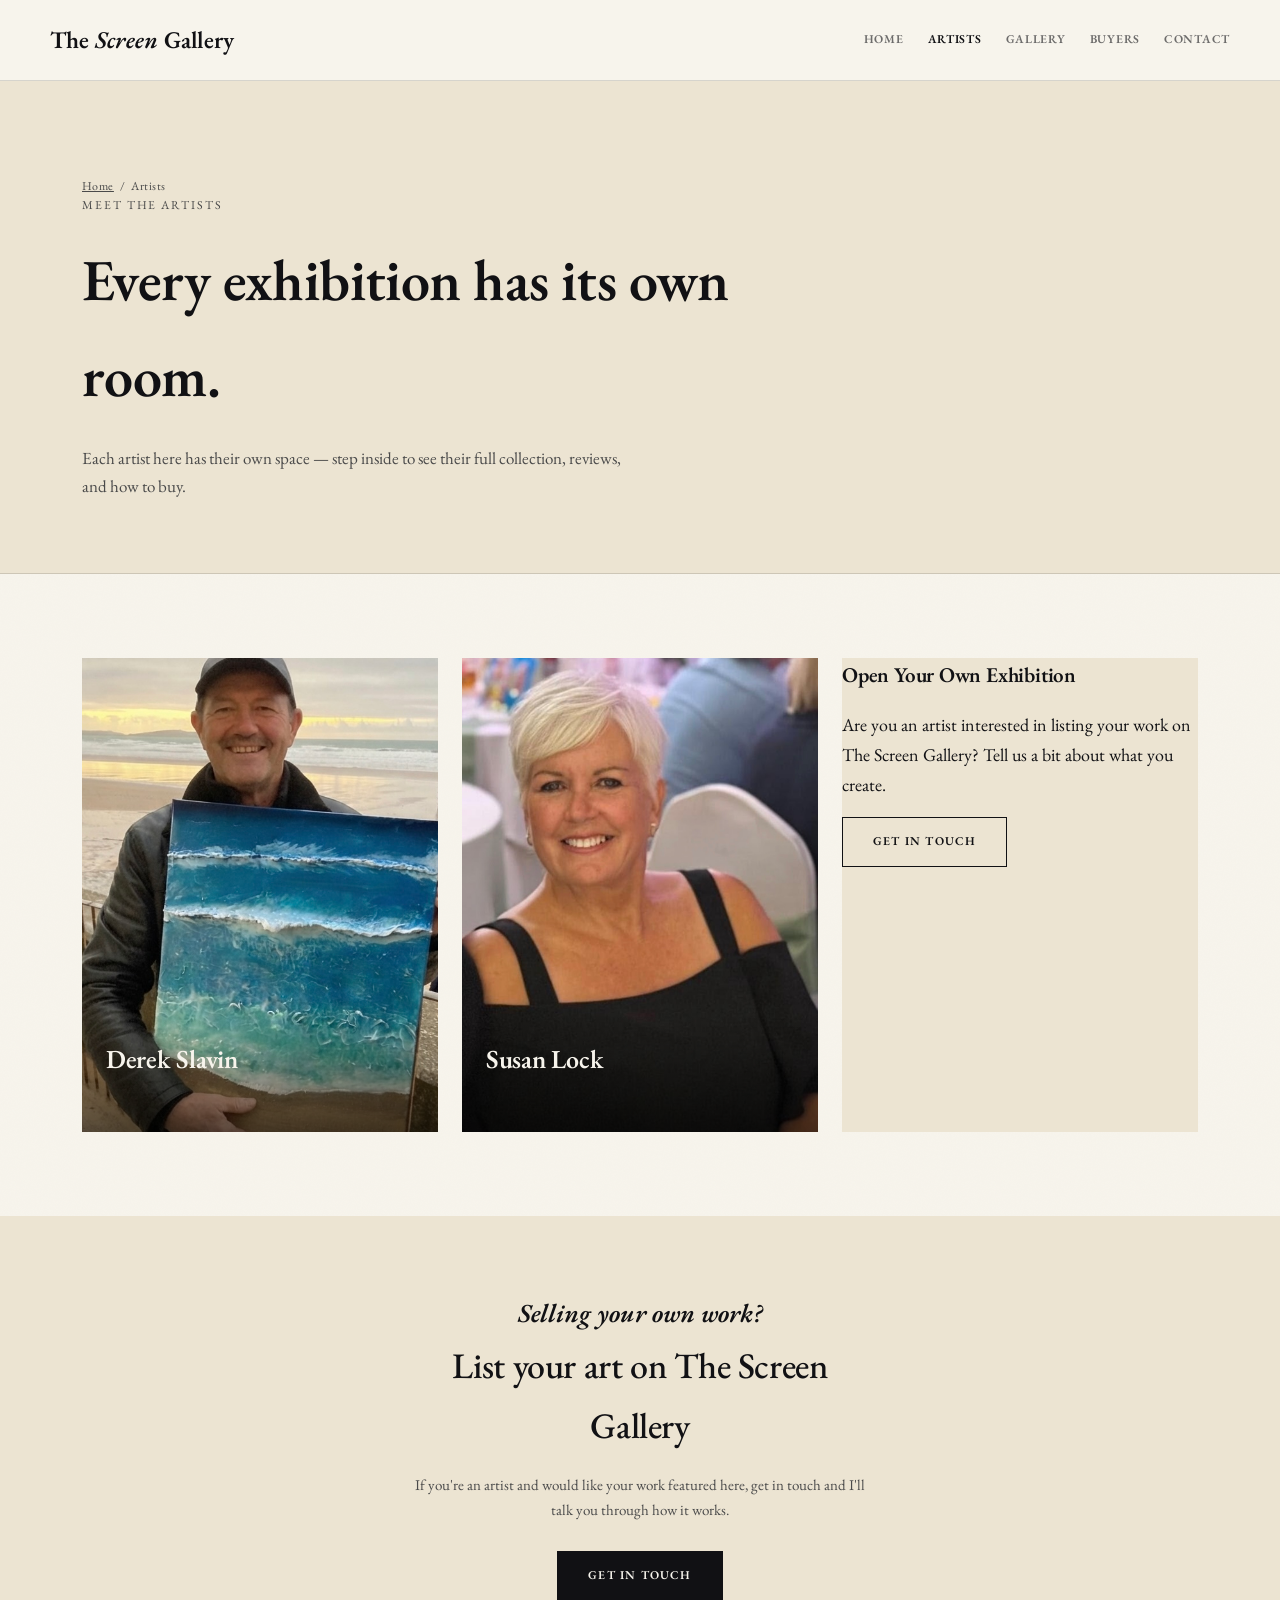
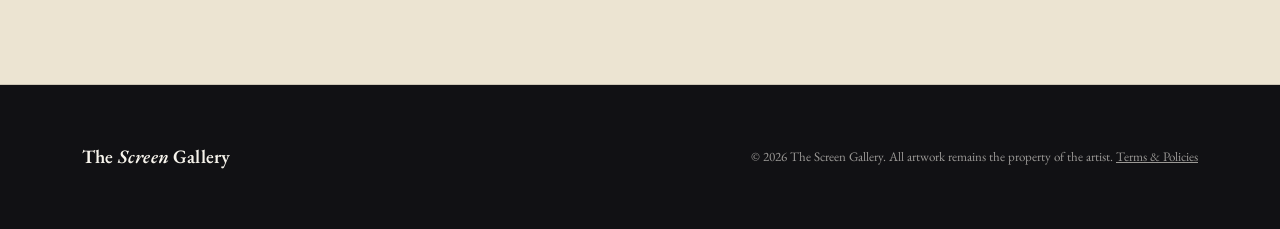
==== commit 6e01a630: "Update artists.html" ====
--- a/artists.html
+++ b/artists.html
@@ -60,20 +60,18 @@
       </a>
 
       <a class="exhibit-card" href="artists/susan-lock.html">
-        <div class="exhibit-art"></div>
+        <div class="exhibit-art"><img src="IMG_5855.jpeg" alt="Susan Lock"></div>
         <div class="exhibit-info">
           <h3>Susan Lock</h3>
           <span class="exhibit-enter">Enter exhibition &rarr;</span>
         </div>
       </a>
 
-      <a class="exhibit-card" href="artists/artist-3.html">
-        <div class="exhibit-art"></div>
-        <div class="exhibit-info">
-          <h3>Artist 3</h3>
-          <span class="exhibit-enter">Enter exhibition &rarr;</span>
-        </div>
-      </a>
+      <div class="exhibit-card exhibit-cta">
+        <h3>Open Your Own Exhibition</h3>
+        <p>Are you an artist interested in listing your work on The Screen Gallery? Tell us a bit about what you create.</p>
+        <a class="btn ghost" href="mailto:thescreengallery.shop@gmail.com?subject=I%27d%20like%20to%20list%20my%20work%20on%20The%20Screen%20Gallery">Get In Touch</a>
+      </div>
 
     </div>
   </div>
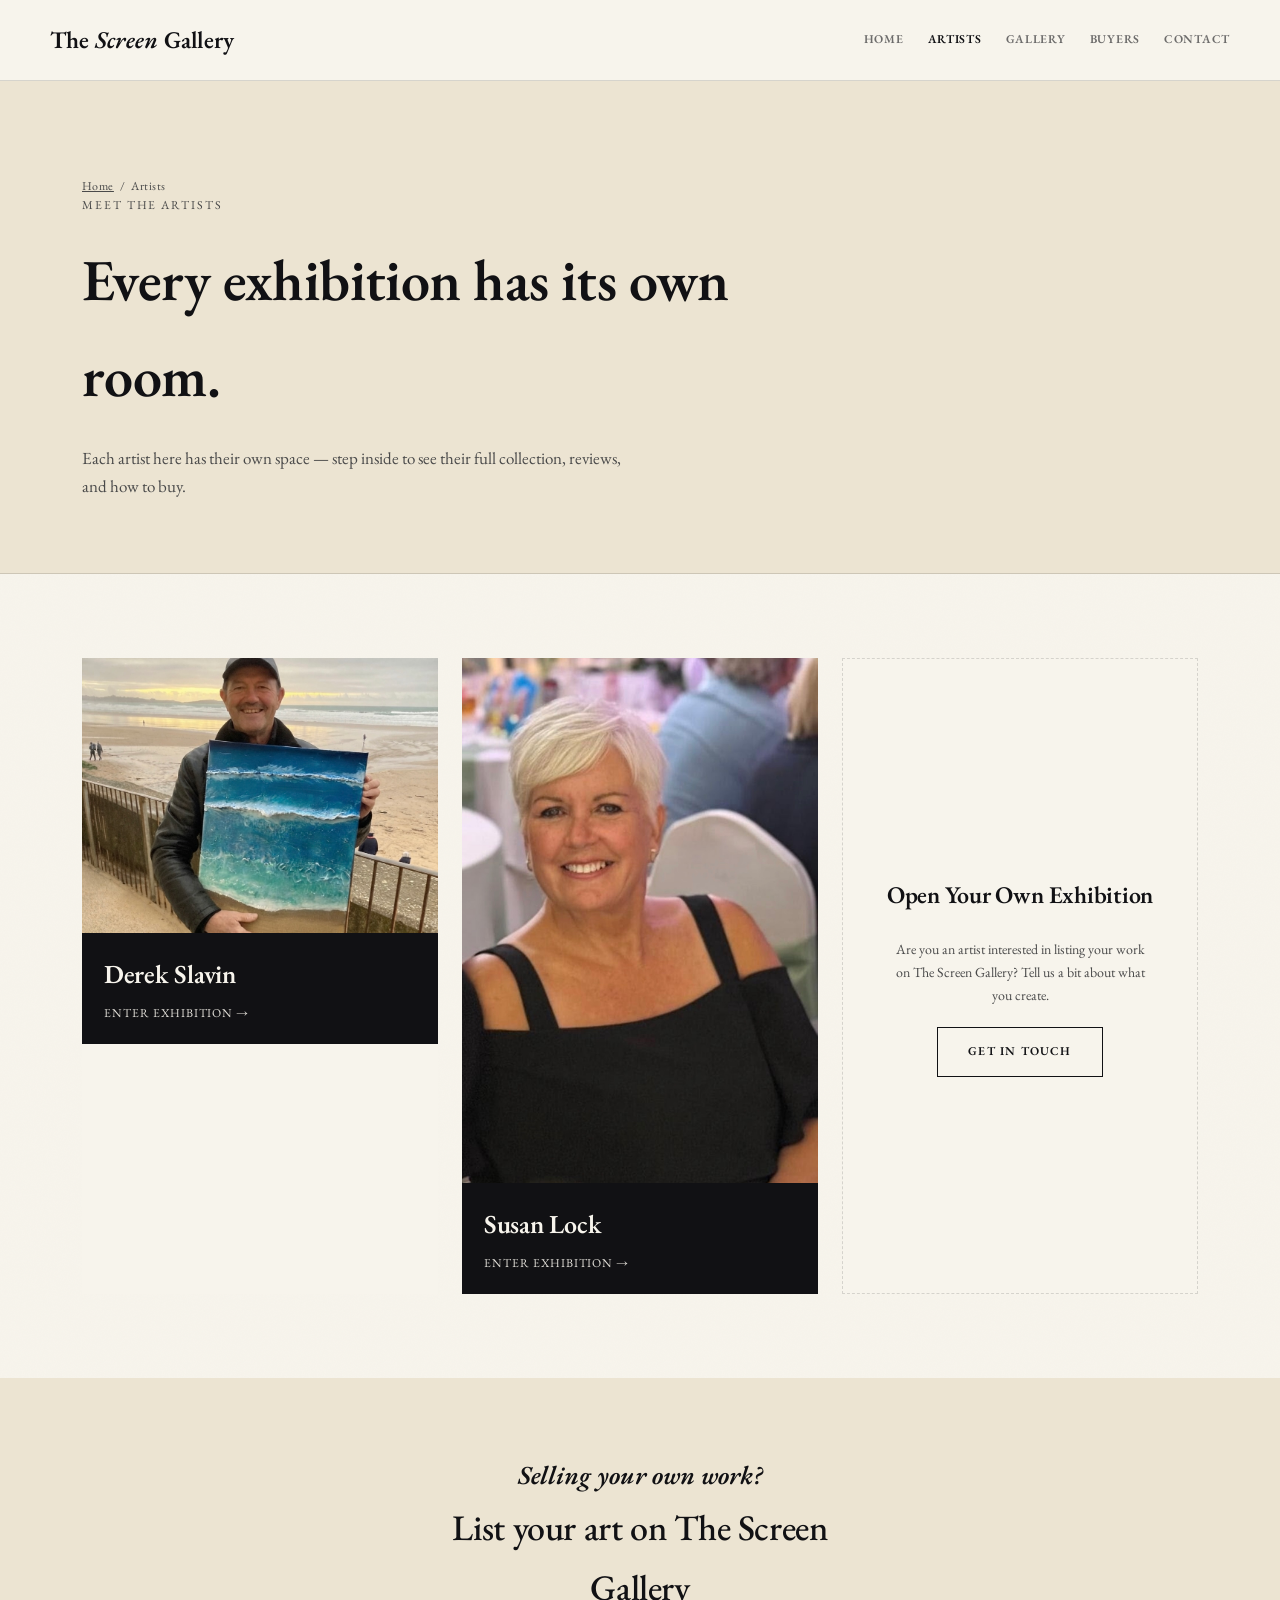
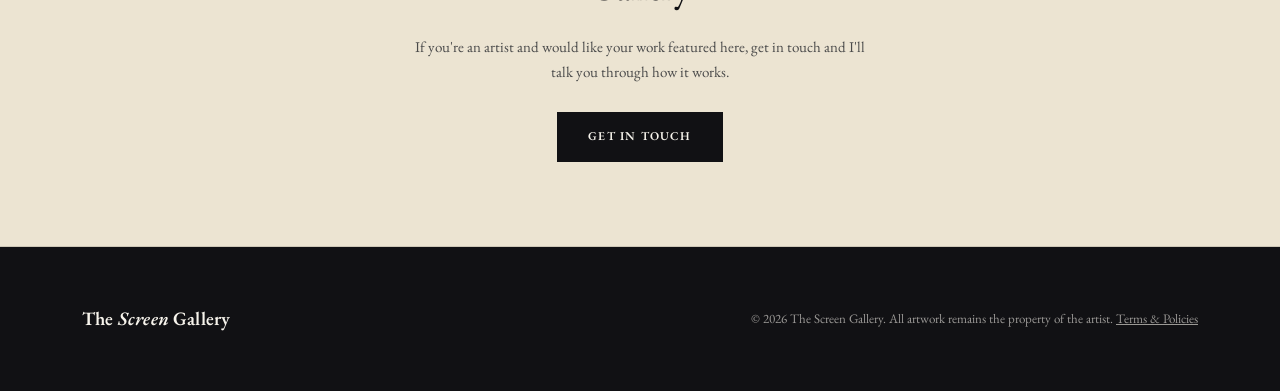
==== commit 5a6e5711: "Add versioning to stylesheet link Updated stylesheet link to include versioning." ====
--- a/artists.html
+++ b/artists.html
@@ -12,7 +12,7 @@
 <meta name="twitter:card" content="summary_large_image">
 <link rel="preconnect" href="https://fonts.googleapis.com">
 <link href="https://fonts.googleapis.com/css2?family=EB+Garamond:ital,wght@0,400;0,500;0,600;0,700;1,400;1,500;1,600&display=swap" rel="stylesheet">
-<link rel="stylesheet" href="style.css">
+<link rel="stylesheet" href="style.css?v=2">
 
 <!-- Google Analytics — replace G-XXXXXXXXXX with your real GA4 Measurement ID -->
 <script async src="https://www.googletagmanager.com/gtag/js?id=G-XXXXXXXXXX"></script>
--- a/style.css
+++ b/style.css
@@ -184,6 +184,13 @@
 .exhibit-enter{display:block; margin-top:8px; font-size:12px; letter-spacing:0.08em; text-transform:uppercase;
   color:var(--linen); opacity:0; transform:translateY(6px); transition:opacity .3s, transform .3s;}
 .exhibit-card:hover .exhibit-enter{opacity:0.9; transform:translateY(0);}
+.exhibit-cta{
+  display:flex; flex-direction:column; align-items:center; justify-content:center; text-align:center;
+  padding:32px; border:1px dashed var(--line); background:var(--sand);
+}
+.exhibit-cta h3{font-size:24px; margin-bottom:10px;}
+.exhibit-cta p{color:var(--mid); font-size:14px; margin-bottom:20px; max-width:260px;}
+
 
 /* ---------- Gallery grid (Gallery page, with enquire) ---------- */
 .gallery-grid{display:grid; grid-template-columns:repeat(4,1fr); grid-auto-rows:200px; gap:20px;}
@@ -195,6 +202,7 @@
 @media(max-width:560px){.gallery-piece.span-2,.gallery-piece.tall{grid-column:span 1; grid-row:span 1;}}
 .gallery-art{flex:1; position:relative;
   background:repeating-linear-gradient(135deg, var(--sand), var(--sand) 10px, #ddd2b6 10px, #ddd2b6 20px);}
+.gallery-art img{width:100%; height:100%; object-fit:cover; position:absolute; inset:0;}
 .gallery-info{padding:14px 16px; border-top:1px solid var(--line); background:var(--linen);}
 .gallery-info h4{font-family:'EB Garamond'; font-size:17px; font-weight:600;}
 .gallery-info .by{font-size:12px; color:var(--mid); text-transform:uppercase; letter-spacing:0.05em; margin-top:2px;}
@@ -240,6 +248,16 @@
 .detail-hero-tag{color:var(--linen); font-size:12px; letter-spacing:0.12em; text-transform:uppercase; opacity:0.9; margin-top:8px;}
 
 .detail-intro{max-width:680px; margin:0 auto; padding:60px 32px 68px; text-align:left;}
+.detail-intro-wide{max-width:900px;}
+.detail-intro-wide .detail-intro-name{text-align:center; display:block;}
+.detail-intro-with-photo{display:flex; gap:40px; align-items:flex-start; flex-wrap:wrap; margin-top:12px;}
+.detail-intro-photo{flex:0 0 220px; max-width:220px; margin:0 auto;}
+.detail-intro-photo img{width:100%; border-radius:4px; box-shadow:0 14px 34px rgba(0,0,0,0.18);}
+.detail-intro-with-photo .detail-intro-quote{flex:1; min-width:280px;}
+@media(max-width:620px){
+  .detail-intro-with-photo{flex-direction:column; align-items:center;}
+  .detail-intro-photo{flex:0 0 auto;}
+}
 .detail-intro-name{font-size:clamp(32px,5vw,44px); display:block; margin-bottom:16px; text-align:center; font-style:italic;}
 .detail-intro-quote{color:var(--mid); font-size:18px; line-height:1.8;}
 .detail-intro-quote p{margin-bottom:18px;}
@@ -251,7 +269,8 @@
 @media(max-width:520px){.work-grid{grid-template-columns:1fr;}}
 .work-card{background:var(--linen); border:1px solid var(--line); padding:18px; display:flex; flex-direction:column; gap:12px;}
 .work-photo{width:100%; aspect-ratio:1; background:repeating-linear-gradient(135deg, var(--sand), var(--sand) 8px, #ddd2b6 8px, #ddd2b6 16px);
-  display:flex; align-items:center; justify-content:center; color:var(--mid); font-size:11px; text-transform:uppercase;}
+  display:flex; align-items:center; justify-content:center; color:var(--mid); font-size:11px; text-transform:uppercase; overflow:hidden;}
+.work-photo img{width:100%; height:100%; object-fit:cover;}
 .work-card h4{font-size:17px; font-family:'EB Garamond'; font-weight:600;}
 .work-card .price{font-size:14px; color:var(--mid);}
 .work-card .btn{width:100%; text-align:center;}
@@ -361,3 +380,258 @@
   *{transition:none !important; scroll-behavior:auto !important;}
   .reveal{opacity:1; transform:none;}
 }
+/* ---------- Improved artwork display ---------- */
+
+/* Gallery: larger, consistent artwork spaces */
+.gallery-grid {
+  grid-auto-rows: 320px;
+  gap: 24px;
+}
+
+.gallery-piece {
+  min-height: 320px;
+}
+
+.gallery-piece.tall {
+  grid-row: span 2;
+}
+
+.gallery-art {
+  min-height: 220px;
+  overflow: hidden;
+  background: var(--sand);
+}
+
+.gallery-art img {
+  position: absolute;
+  inset: 0;
+  width: 100%;
+  height: 100%;
+  object-fit: contain;
+  object-position: center;
+  padding: 12px;
+  transition: transform .35s ease;
+}
+
+.gallery-art:hover img {
+  transform: scale(1.025);
+}
+
+/* Susan's artwork: show the complete painting */
+.work-photo {
+  aspect-ratio: 1 / 1;
+  background: var(--sand);
+  padding: 10px;
+}
+
+.work-photo img {
+  width: 100%;
+  height: 100%;
+  object-fit: contain;
+  object-position: center;
+}
+
+/* Artist exhibition images */
+.exhibit-art img {
+  object-fit: contain;
+  padding: 12px;
+}
+
+/* Make artwork images display consistently on smaller screens */
+@media (max-width: 900px) {
+  .gallery-grid {
+    grid-auto-rows: 300px;
+  }
+
+  .gallery-piece {
+    min-height: 300px;
+  }
+}
+
+@media (max-width: 560px) {
+  .gallery-grid {
+    grid-template-columns: 1fr;
+    grid-auto-rows: 340px;
+  }
+
+  .gallery-piece,
+  .gallery-piece.span-2,
+  .gallery-piece.tall {
+    grid-column: span 1;
+    grid-row: span 1;
+    min-height: 340px;
+  }
+
+  .gallery-art {
+    min-height: 220px;
+  }
+
+  .work-grid {
+    grid-template-columns: 1fr;
+  }
+
+  .work-photo {
+    aspect-ratio: 1 / 1;
+  }
+}
+
+/* Gallery lightbox */
+#galleryLightbox {
+  position: fixed;
+  inset: 0;
+  z-index: 10000;
+  background: rgba(17,17,20,0.96);
+  display: flex;
+  align-items: center;
+  justify-content: center;
+  flex-direction: column;
+  opacity: 0;
+  visibility: hidden;
+  transition: opacity .3s ease, visibility .3s ease;
+  padding: 60px 20px;
+}
+
+#galleryLightbox.open {
+  opacity: 1;
+  visibility: visible;
+}
+
+#galleryLightbox .lightbox-frame {
+  max-width: 1000px;
+  width: 100%;
+  max-height: 70vh;
+  display: flex;
+  align-items: center;
+  justify-content: center;
+}
+
+#galleryLightbox .lightbox-img {
+  max-width: 100%;
+  max-height: 70vh;
+  width: auto;
+  height: auto;
+  object-fit: contain;
+  box-shadow: 0 20px 60px rgba(0,0,0,0.5);
+}
+
+#galleryLightbox .lightbox-caption {
+  color: var(--linen);
+  text-align: center;
+  margin-top: 22px;
+}
+
+#galleryLightbox .lightbox-caption h4 {
+  color: var(--linen);
+  font-size: 22px;
+}
+
+#galleryLightbox .lightbox-caption .price {
+  color: rgba(247,244,236,0.75);
+}
+
+@media (max-width: 600px) {
+  #galleryLightbox {
+    padding: 50px 12px;
+  }
+
+  #galleryLightbox .lightbox-frame {
+    max-height: 65vh;
+  }
+
+  #galleryLightbox .lightbox-img {
+    max-height: 65vh;
+  }
+}
+
+/* ---------- Final artist card adjustments ---------- */
+
+/* Let artist cards follow the natural photograph height */
+.exhibit-card {
+  aspect-ratio: auto;
+  display: flex;
+  flex-direction: column;
+  height: auto;
+  background: var(--linen);
+}
+
+/* Remove the striped background and fixed positioning */
+.exhibit-art {
+  position: relative;
+  inset: auto;
+  width: 100%;
+  height: auto;
+  background: none;
+  overflow: hidden;
+  transform: none;
+}
+
+/* Show the full photograph without artificial empty space */
+.exhibit-art img {
+  position: relative;
+  display: block;
+  width: 100%;
+  height: auto;
+  object-fit: contain;
+  padding: 0;
+}
+
+/* Put the artist's name underneath the photograph */
+.exhibit-info {
+  position: relative;
+  inset: auto;
+  padding: 20px 22px;
+  background: var(--ink);
+}
+
+.exhibit-info h3 {
+  color: var(--linen);
+  font-size: 26px;
+}
+
+.exhibit-enter {
+  opacity: 0.9;
+  transform: none;
+}
+
+.exhibit-card:hover .exhibit-art {
+  transform: none;
+}
+
+/* ---------- Gallery enquiry button visibility ---------- */
+
+.gallery-piece {
+  min-height: 420px;
+  height: auto;
+}
+
+.gallery-art {
+  flex: 1 1 auto;
+  min-height: 250px;
+}
+
+.gallery-info {
+  position: relative;
+  flex: 0 0 auto;
+  padding: 18px;
+  background: var(--linen);
+  z-index: 2;
+}
+
+.gallery-info .btn {
+  display: block;
+  width: 100%;
+  margin-top: 14px;
+  text-align: center;
+}
+
+@media (max-width: 560px) {
+  .gallery-piece,
+  .gallery-piece.span-2,
+  .gallery-piece.tall {
+    min-height: 420px;
+  }
+
+  .gallery-art {
+    min-height: 240px;
+  }
+}
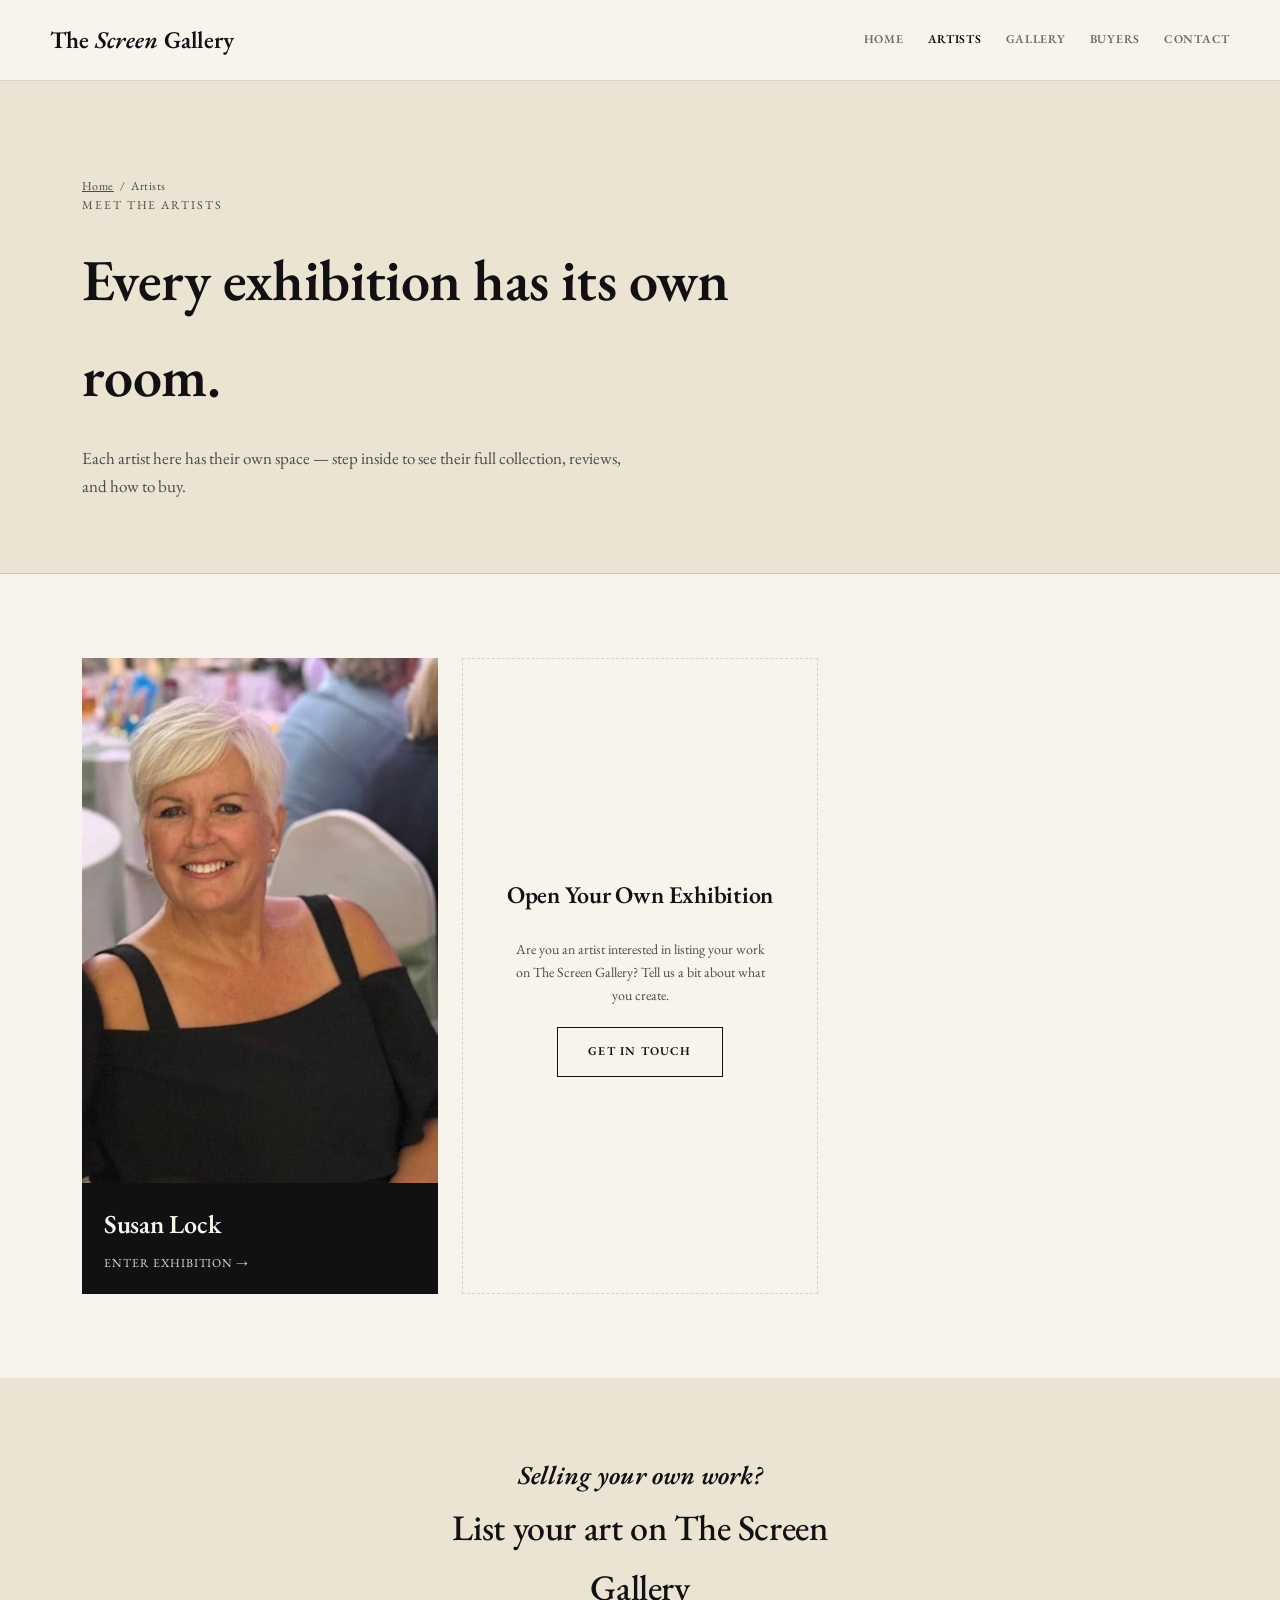
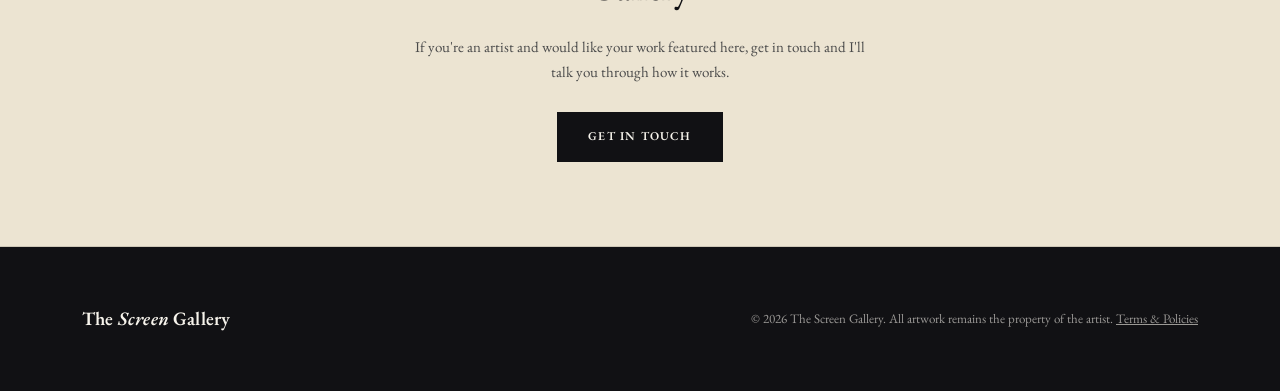
==== commit 3c032f59: "Update artists.html" ====
--- a/artists.html
+++ b/artists.html
@@ -12,7 +12,7 @@
 <meta name="twitter:card" content="summary_large_image">
 <link rel="preconnect" href="https://fonts.googleapis.com">
 <link href="https://fonts.googleapis.com/css2?family=EB+Garamond:ital,wght@0,400;0,500;0,600;0,700;1,400;1,500;1,600&display=swap" rel="stylesheet">
-<link rel="stylesheet" href="style.css?v=2">
+<link rel="stylesheet" href="style.css">
 
 <!-- Google Analytics — replace G-XXXXXXXXXX with your real GA4 Measurement ID -->
 <script async src="https://www.googletagmanager.com/gtag/js?id=G-XXXXXXXXXX"></script>
@@ -51,13 +51,6 @@
   <div class="container">
     <div class="exhibit-grid">
 
-      <a class="exhibit-card" href="artists/derek-slavin.html">
-        <div class="exhibit-art"><img src="IMG_5386.jpeg" alt="Derek Slavin"></div>
-        <div class="exhibit-info">
-          <h3>Derek Slavin</h3>
-          <span class="exhibit-enter">Enter exhibition &rarr;</span>
-        </div>
-      </a>
 
       <a class="exhibit-card" href="artists/susan-lock.html">
         <div class="exhibit-art"><img src="IMG_5855.jpeg" alt="Susan Lock"></div>
